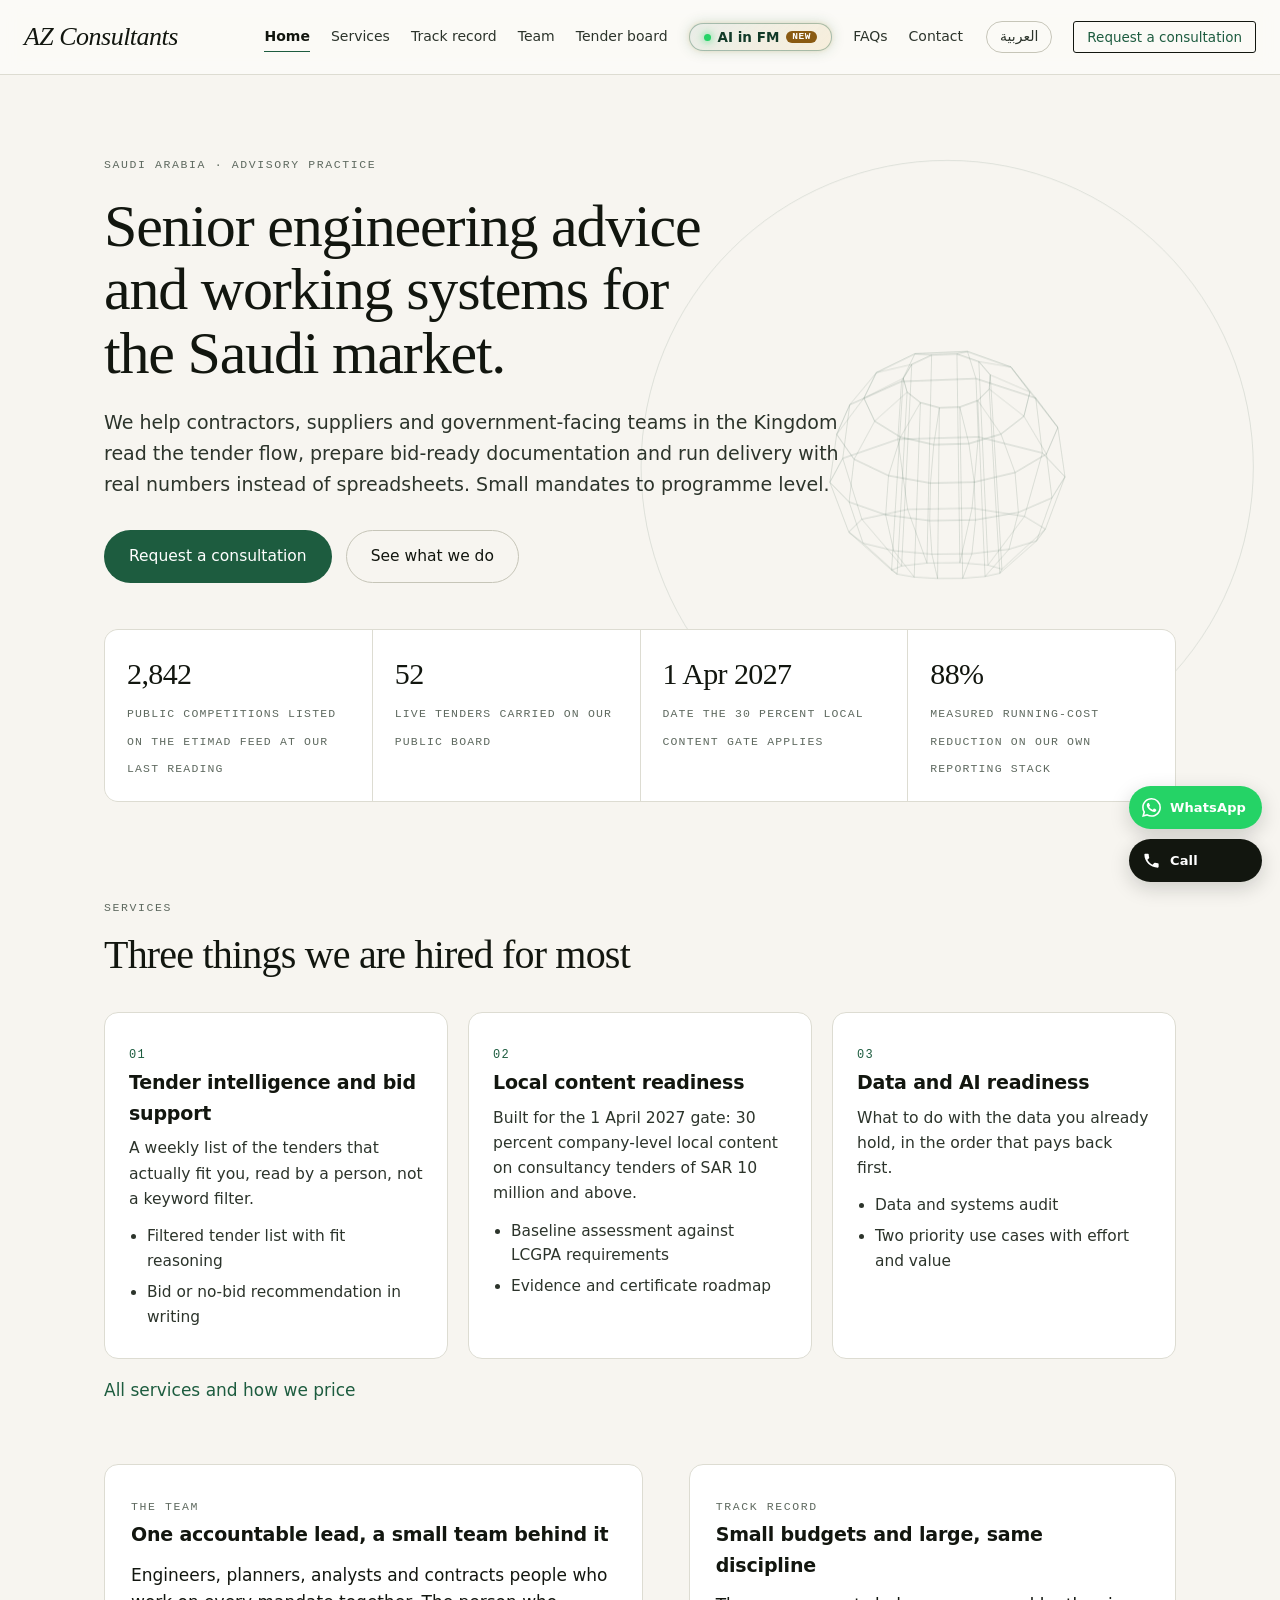
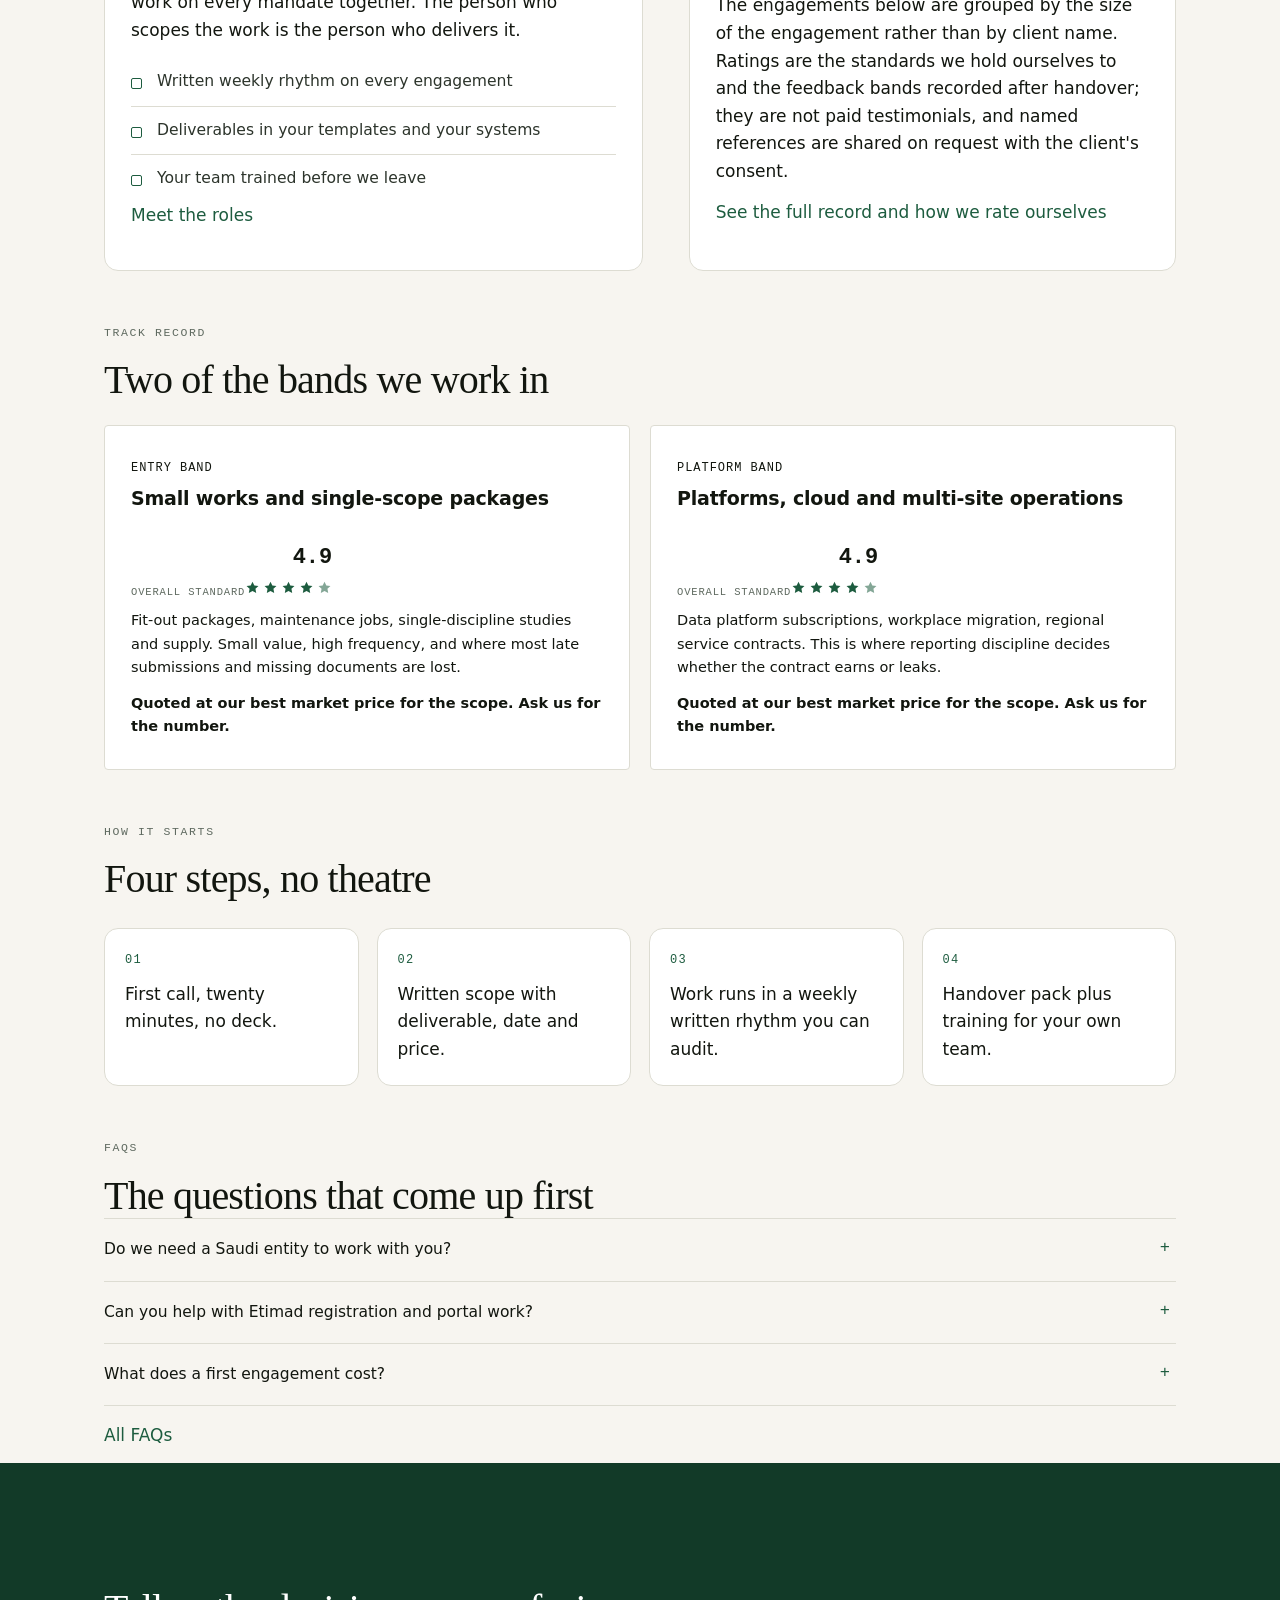
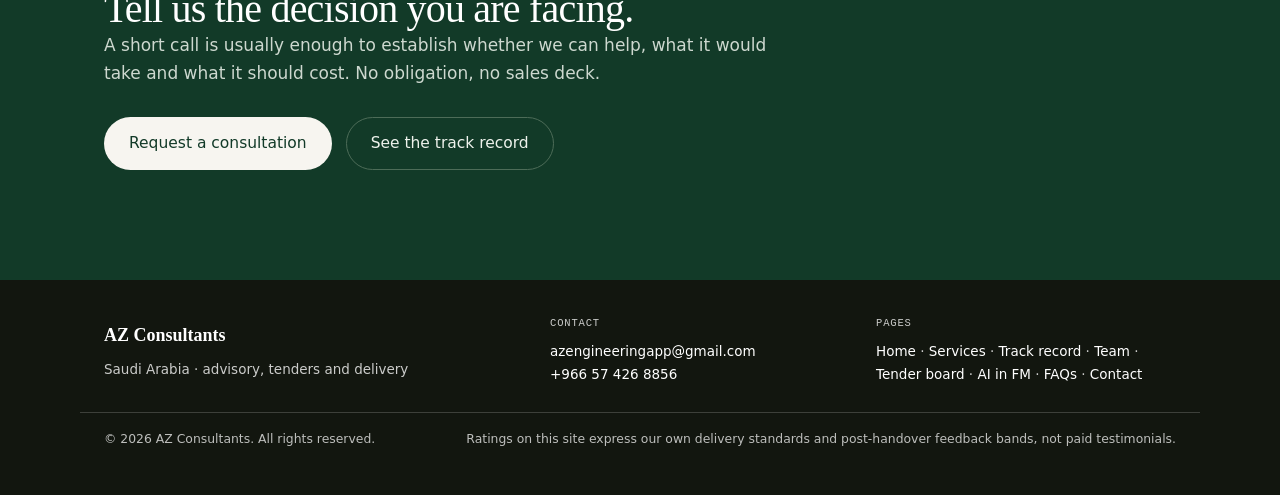
==== index.html @ 47328fb8 "feat(inquiry): add executive lead scoping questionnaire with XL fonts, animated tick, and edge Teleg" ====
<!DOCTYPE html>
<html lang="en">
<head>
<meta charset="utf-8">
<meta name="viewport" content="width=device-width, initial-scale=1">
<title>AZ Consultants | Saudi Arabia - advisory, tenders and delivery</title>
<meta name="description" content="We help contractors, suppliers and government-facing teams in the Kingdom read the tender flow, prepare bid-ready documentation and run delivery with real numbers instead of spreadsheets.">
<link rel="icon" href="favicon.svg">
<link rel="stylesheet" href="style.css">
<link rel="stylesheet" href="extra.css">
<link rel="alternate" hreflang="en" href="index.html">
<link rel="alternate" hreflang="ar" href="ar.html">
<link rel="alternate" hreflang="x-default" href="index.html">
</head>
<body>
<header class="site-head"><div class="wrap head-in"><a class="brand" href="index.html"><span class="brand-mark">AZ Consultants</span><span class="brand-rule" aria-hidden="true"></span><span class="brand-sub">Riyadh &middot; Saudi Arabia</span></a><nav class="nav" id="primary-nav"><a href="index.html" class="on">Home</a><a href="services.html">Services</a><a href="track-record.html">Track record</a><a href="team.html">Team</a><a href="tenders.html">Tender board</a><a href="ai-fm.html" class="nav-ai-fm"><span class="pulse-dot"></span>AI in FM <span class="ai-badge">NEW</span></a><a href="faqs.html">FAQs</a><a href="contact.html">Contact</a><a class="langsw" href="ar.html" hreflang="ar" lang="ar">العربية</a><a class="cta" href="inquiry.html">Request a consultation</a></nav><button class="nav-toggle" type="button" aria-label="Menu" aria-expanded="false" aria-controls="primary-nav"><span class="nt-bar" aria-hidden="true"></span><span class="nt-bar" aria-hidden="true"></span><span class="nt-bar" aria-hidden="true"></span></button></div></header>
<main>
<section class="hero"><canvas id="hero-canvas" aria-hidden="true"></canvas><div class="wrap"><span class="label">Saudi Arabia &middot; advisory practice</span><h1>Senior engineering advice and working systems for the Saudi market.</h1><p class="lead">We help contractors, suppliers and government-facing teams in the Kingdom read the tender flow, prepare bid-ready documentation and run delivery with real numbers instead of spreadsheets. Small mandates to programme level.</p><div class="hero-actions"><a class="btn btn-primary" href="inquiry.html">Request a consultation</a><a class="btn btn-ghost" href="services.html">See what we do</a></div><div class="factbar four"><div><b>2,842</b><span>Public competitions listed on the Etimad feed at our last reading</span></div><div><b>52</b><span>Live tenders carried on our public board</span></div><div><b>1 Apr 2027</b><span>Date the 30 percent local content gate applies</span></div><div><b>88%</b><span>Measured running-cost reduction on our own reporting stack</span></div></div></div></section><section class="wrap" style="padding-top:34px"><div class="section-head"><span class="label">Services</span><h2>Three things we are hired for most</h2></div><div class="lanes"><div class="lane"><span class="num">01</span><h3>Tender intelligence and bid support</h3><p>A weekly list of the tenders that actually fit you, read by a person, not a keyword filter.</p><ul><li>Filtered tender list with fit reasoning</li><li>Bid or no-bid recommendation in writing</li></ul></div><div class="lane"><span class="num">02</span><h3>Local content readiness</h3><p>Built for the 1 April 2027 gate: 30 percent company-level local content on consultancy tenders of SAR 10 million and above.</p><ul><li>Baseline assessment against LCGPA requirements</li><li>Evidence and certificate roadmap</li></ul></div><div class="lane"><span class="num">03</span><h3>Data and AI readiness</h3><p>What to do with the data you already hold, in the order that pays back first.</p><ul><li>Data and systems audit</li><li>Two priority use cases with effort and value</li></ul></div></div><p style="margin-top:18px"><a href="services.html">All services and how we price</a></p></section><section class="wrap" style="padding-top:46px"><div class="split"><div class="panel"><span class="label">The team</span><h3>One accountable lead, a small team behind it</h3><p>Engineers, planners, analysts and contracts people who work on every mandate together. The person who scopes the work is the person who delivers it.</p><ul class="checklist"><li>Written weekly rhythm on every engagement</li><li>Deliverables in your templates and your systems</li><li>Your team trained before we leave</li></ul><p><a href="team.html">Meet the roles</a></p></div><div class="panel"><span class="label">Track record</span><h3>Small budgets and large, same discipline</h3><p>The engagements below are grouped by the size of the engagement rather than by client name. Ratings are the standards we hold ourselves to and the feedback bands recorded after handover; they are not paid testimonials, and named references are shared on request with the client's consent.</p><p><a href="track-record.html">See the full record and how we rate ourselves</a></p></div></div></section><section class="wrap" style="padding-top:46px"><div class="section-head"><span class="label">Track record</span><h2>Two of the bands we work in</h2></div><div class="cards" style="margin-top:22px"><div class="band"><div class="band-top"><div><span class="band-value">Entry band</span><h3>Small works and single-scope packages</h3></div><div class="overall"><b>4.9</b><em>overall standard</em><span class="stars" role="img" aria-label="4.9 out of 5"><svg viewBox="0 0 24 24" aria-hidden="true"><path d="M12 2.6l2.9 6 6.6.9-4.8 4.6 1.2 6.5L12 17.5 6.1 20.6l1.2-6.5L2.5 9.5l6.6-.9L12 2.6z" class="on"/></svg><svg viewBox="0 0 24 24" aria-hidden="true"><path d="M12 2.6l2.9 6 6.6.9-4.8 4.6 1.2 6.5L12 17.5 6.1 20.6l1.2-6.5L2.5 9.5l6.6-.9L12 2.6z" class="on"/></svg><svg viewBox="0 0 24 24" aria-hidden="true"><path d="M12 2.6l2.9 6 6.6.9-4.8 4.6 1.2 6.5L12 17.5 6.1 20.6l1.2-6.5L2.5 9.5l6.6-.9L12 2.6z" class="on"/></svg><svg viewBox="0 0 24 24" aria-hidden="true"><path d="M12 2.6l2.9 6 6.6.9-4.8 4.6 1.2 6.5L12 17.5 6.1 20.6l1.2-6.5L2.5 9.5l6.6-.9L12 2.6z" class="on"/></svg><svg viewBox="0 0 24 24" aria-hidden="true"><path d="M12 2.6l2.9 6 6.6.9-4.8 4.6 1.2 6.5L12 17.5 6.1 20.6l1.2-6.5L2.5 9.5l6.6-.9L12 2.6z" class="half"/></svg></span></div></div><p>Fit-out packages, maintenance jobs, single-discipline studies and supply. Small value, high frequency, and where most late submissions and missing documents are lost.</p><p class="muted price-lure">Quoted at our best market price for the scope. Ask us for the number.</p></div><div class="band"><div class="band-top"><div><span class="band-value">Platform band</span><h3>Platforms, cloud and multi-site operations</h3></div><div class="overall"><b>4.9</b><em>overall standard</em><span class="stars" role="img" aria-label="4.9 out of 5"><svg viewBox="0 0 24 24" aria-hidden="true"><path d="M12 2.6l2.9 6 6.6.9-4.8 4.6 1.2 6.5L12 17.5 6.1 20.6l1.2-6.5L2.5 9.5l6.6-.9L12 2.6z" class="on"/></svg><svg viewBox="0 0 24 24" aria-hidden="true"><path d="M12 2.6l2.9 6 6.6.9-4.8 4.6 1.2 6.5L12 17.5 6.1 20.6l1.2-6.5L2.5 9.5l6.6-.9L12 2.6z" class="on"/></svg><svg viewBox="0 0 24 24" aria-hidden="true"><path d="M12 2.6l2.9 6 6.6.9-4.8 4.6 1.2 6.5L12 17.5 6.1 20.6l1.2-6.5L2.5 9.5l6.6-.9L12 2.6z" class="on"/></svg><svg viewBox="0 0 24 24" aria-hidden="true"><path d="M12 2.6l2.9 6 6.6.9-4.8 4.6 1.2 6.5L12 17.5 6.1 20.6l1.2-6.5L2.5 9.5l6.6-.9L12 2.6z" class="on"/></svg><svg viewBox="0 0 24 24" aria-hidden="true"><path d="M12 2.6l2.9 6 6.6.9-4.8 4.6 1.2 6.5L12 17.5 6.1 20.6l1.2-6.5L2.5 9.5l6.6-.9L12 2.6z" class="half"/></svg></span></div></div><p>Data platform subscriptions, workplace migration, regional service contracts. This is where reporting discipline decides whether the contract earns or leaks.</p><p class="muted price-lure">Quoted at our best market price for the scope. Ask us for the number.</p></div></div></section><section class="wrap" style="padding-top:46px"><div class="section-head"><span class="label">How it starts</span><h2>Four steps, no theatre</h2></div><ol class="steps"><li>First call, twenty minutes, no deck.</li><li>Written scope with deliverable, date and price.</li><li>Work runs in a weekly written rhythm you can audit.</li><li>Handover pack plus training for your own team.</li></ol></section><section class="wrap" style="padding-top:46px"><div class="section-head"><span class="label">FAQs</span><h2>The questions that come up first</h2></div><div class="faq"><details><summary>Do we need a Saudi entity to work with you?</summary><p>No. Advisory mandates can start immediately under a services agreement. For work that must be awarded to a licensed local entity, we deliver through a registered Saudi partner and stay accountable for the technical scope.</p></details><details><summary>Can you help with Etimad registration and portal work?</summary><p>Yes. We prepare the supplier file, check the activity classification, and handle the document side of submissions. The portal account itself stays in your name.</p></details><details><summary>What does a first engagement cost?</summary><p>We do not publish a rate card, because the same deliverable costs differently in different scopes, so we quote every mandate at our best market price for that work. Ask us for the number and it reaches you in writing, usually within one working day. Every proposal states the deliverable, the date and the price before work starts.</p></details></div><p style="margin-top:16px"><a href="faqs.html">All FAQs</a></p></section>
</main>
<section class="cta-band"><div class="wrap"><h2>Tell us the decision you are facing.</h2><p>A short call is usually enough to establish whether we can help, what it would take and what it should cost. No obligation, no sales deck.</p><div class="hero-actions"><a class="btn btn-primary" href="inquiry.html">Request a consultation</a><a class="btn btn-ghost" href="track-record.html">See the track record</a></div></div></section>
<footer class="site-foot"><div class="wrap foot-in"><div><b>AZ Consultants</b><p>Saudi Arabia &middot; advisory, tenders and delivery</p></div><div><em>Contact</em><p><a href="mailto:azengineeringapp@gmail.com">azengineeringapp@gmail.com</a><br><a href="tel:+966574268856">+966 57 426 8856</a></p></div><div><em>Pages</em><p><a href="index.html">Home</a> &middot; <a href="services.html">Services</a> &middot; <a href="track-record.html">Track record</a> &middot; <a href="team.html">Team</a> &middot; <a href="tenders.html">Tender board</a> &middot; <a href="ai-fm.html">AI in FM</a> &middot; <a href="faqs.html">FAQs</a> &middot; <a href="contact.html">Contact</a></p></div></div><div class="wrap foot-base"><span>&copy; 2026 AZ Consultants. All rights reserved. </span><span>Ratings on this site express our own delivery standards and post-handover feedback bands, not paid testimonials.</span></div></footer>
<div class="float-stack" role="group" aria-label="Quick contact"><a class="float-btn wa" href="https://wa.me/966574268856?text=Hello%2C%20I%20would%20like%20to%20discuss%20advisory%20support%20in%20Saudi%20Arabia." target="_blank" rel="noopener" aria-label="Chat on WhatsApp"><svg viewBox="0 0 24 24" aria-hidden="true" focusable="false"><path d="M17.472 14.382c-.297-.149-1.758-.867-2.03-.967-.273-.099-.471-.148-.67.15-.197.297-.767.966-.94 1.164-.173.199-.347.223-.644.075-.297-.15-1.255-.463-2.39-1.475-.883-.788-1.48-1.761-1.653-2.059-.173-.297-.018-.458.13-.606.134-.133.298-.347.446-.52.149-.174.198-.298.298-.497.099-.198.05-.371-.025-.52-.075-.149-.669-1.612-.916-2.207-.242-.579-.487-.5-.669-.51-.173-.008-.371-.01-.57-.01-.198 0-.52.074-.792.372-.272.297-1.04 1.016-1.04 2.479 0 1.462 1.065 2.875 1.213 3.074.149.198 2.096 3.2 5.077 4.487.709.306 1.262.489 1.694.625.712.227 1.36.195 1.871.118.571-.085 1.758-.719 2.006-1.413.248-.694.248-1.289.173-1.413-.074-.124-.272-.198-.57-.347m-5.421 7.403h-.004a9.87 9.87 0 01-5.031-1.378l-.361-.214-3.741.982.998-3.648-.235-.374a9.86 9.86 0 01-1.51-5.26c.001-5.45 4.436-9.884 9.888-9.884 2.64 0 5.122 1.03 6.988 2.898a9.825 9.825 0 012.893 6.994c-.003 5.45-4.437 9.884-9.885 9.884m8.413-18.297A11.815 11.815 0 0012.05 0C5.495 0 .16 5.335.157 11.892c0 2.096.547 4.142 1.588 5.945L.057 24l6.305-1.654a11.882 11.882 0 005.683 1.448h.005c6.554 0 11.89-5.335 11.893-11.893a11.821 11.821 0 00-3.48-8.413Z"/></svg><span class="float-lab">WhatsApp</span></a><a class="float-btn tel" href="tel:+966574268856" aria-label="Call +966 57 426 8856"><svg viewBox="0 0 24 24" aria-hidden="true" focusable="false"><path d="M6.62 10.79c1.44 2.83 3.76 5.14 6.59 6.59l2.2-2.2a1 1 0 0 1 1.02-.24c1.12.37 2.33.57 3.57.57a1 1 0 0 1 1 1V20a1 1 0 0 1-1 1C10.4 21 3 13.6 3 4.5a1 1 0 0 1 1-1h3.5a1 1 0 0 1 1 1c0 1.24.2 2.45.57 3.57a1 1 0 0 1-.25 1.02l-2.2 2.2Z"/></svg><span class="float-lab">Call</span></a></div><script src="hero3d.js" defer></script>
<script src="app.js"></script>
</body>
</html>
---- style.css ----
@font-face {
  font-family: 'DM Sans';
  src: url('fonts/dmsans.woff2') format('woff2');
  font-weight: 400 700;
  font-display: swap;
}
@font-face {
  font-family: 'DM Mono';
  src: url('fonts/dmmono-400.woff2') format('woff2');
  font-weight: 400;
  font-display: swap;
}
@font-face {
  font-family: 'DM Mono';
  src: url('fonts/dmmono-500.woff2') format('woff2');
  font-weight: 500;
  font-display: swap;
}
@font-face {
  font-family: 'Instrument Serif';
  src: url('fonts/iserif-400.woff2') format('woff2');
  font-weight: 400;
  font-style: normal;
  font-display: swap;
}
@font-face {
  font-family: 'Instrument Serif';
  src: url('fonts/iserif-italic.woff2') format('woff2');
  font-weight: 400;
  font-style: italic;
  font-display: swap;
}

:root {
  --sans: 'DM Sans', system-ui, -apple-system, 'Segoe UI', Arial, sans-serif;
  --mono: 'DM Mono', ui-monospace, 'SFMono-Regular', Menlo, monospace;
  --serif: 'Instrument Serif', Georgia, 'Times New Roman', serif;
  --paper: #f7f5f0;
  --card: #ffffff;
  --ink: #12160f;
  --ink-soft: #2c342b;
  --muted: #5f6a60;
  --line: #dddcd2;
  --line-strong: #c6c5b8;
  --green: #1d5c3f;
  --green-dark: #123a28;
  --green-tint: #eaf1ec;
  --amber: #8a5a12;
  --amber-tint: #f6efe0;
  --red: #8f2b23;
  --red-tint: #f6eae8;
  --radius: 14px;
  --wrap: 1120px;
}

* { box-sizing: border-box; }

html { -webkit-text-size-adjust: 100%; }

body {
  margin: 0;
  background: var(--paper);
  color: var(--ink);
  font-family: var(--sans);
  font-size: 17px;
  line-height: 1.62;
  overflow-x: hidden;
}

img { max-width: 100%; height: auto; }

a { color: var(--green); text-decoration: none; }
a:hover { color: var(--green-dark); }

.wrap { width: 100%; max-width: var(--wrap); margin: 0 auto; padding: 0 24px; }

.label {
  font-family: var(--mono);
  font-size: 11.5px;
  font-weight: 500;
  letter-spacing: .14em;
  text-transform: uppercase;
  color: var(--muted);
}

.ar { font-family: var(--sans); direction: rtl; unicode-bidi: isolate; }

/* ---------- header ---------- */
.site-head {
  position: sticky;
  top: 0;
  z-index: 40;
  background: rgba(251, 250, 247, .95);
  -webkit-backdrop-filter: saturate(160%) blur(10px);
  backdrop-filter: saturate(160%) blur(10px);
  border-bottom: 1px solid var(--line);
}
.head-in {
  display: flex;
  align-items: center;
  justify-content: space-between;
  gap: 26px;
  min-height: 74px;
  max-width: 1320px;
}
.brand { display: inline-flex; align-items: center; gap: 13px; white-space: nowrap; flex: 0 0 auto; }
.brand-mark {
  font-family: var(--serif);
  font-style: italic;
  font-size: 26px;
  line-height: 1;
  letter-spacing: -.02em;
  color: var(--ink);
}
.brand-rule { display: block; width: 1px; height: 20px; background: var(--line-strong); flex: 0 0 auto; }
.brand-sub { font-family: var(--mono); font-size: 10.5px; letter-spacing: .14em; text-transform: uppercase; color: var(--muted); white-space: nowrap; }
.nav { display: flex; align-items: center; gap: 21px; flex: 0 0 auto; }
.nav a { font-size: 14px; line-height: 1.1; color: var(--ink-soft); white-space: nowrap; position: relative; }
.nav a:hover { color: var(--green); }
.nav > a.on { color: var(--ink); }
.nav > a.on::after {
  content: "";
  position: absolute;
  left: 0;
  right: 0;
  bottom: -7px;
  height: 1px;
  background: var(--green);
}
.nav .langsw { margin-inline-start: 2px; border-color: var(--line-strong); }
.nav .langsw:hover { border-color: var(--ink); }
.nav .cta {
  border: 1px solid var(--green);
  color: var(--green);
  padding: 10px 18px;
  border-radius: 999px;
  font-size: 13.5px;
  white-space: nowrap;
}
.nav .cta:hover { background: var(--green); color: #fff; }
.nav-toggle {
  display: none;
  background: none;
  border: 1px solid var(--line-strong);
  border-radius: 9px;
  padding: 11px 11px;
  cursor: pointer;
  flex-direction: column;
  gap: 4px;
}
.nt-bar { display: block; width: 18px; height: 1.5px; background: var(--ink-soft); transition: transform .18s ease, opacity .18s ease; }
.nav-toggle[aria-expanded="true"] .nt-bar:nth-child(1) { transform: translateY(5.5px) rotate(45deg); }
.nav-toggle[aria-expanded="true"] .nt-bar:nth-child(2) { opacity: 0; }
.nav-toggle[aria-expanded="true"] .nt-bar:nth-child(3) { transform: translateY(-5.5px) rotate(-45deg); }

/* ---------- hero ---------- */
.hero { padding: 74px 0 56px; }
.hero h1 {
  font-family: var(--serif);
  font-weight: 400;
  font-size: clamp(37px, 5.4vw, 60px);
  line-height: 1.06;
  letter-spacing: -.02em;
  margin: 18px 0 0;
  max-width: 21ch;
}
.hero h1 em { font-style: italic; color: var(--green); }
.hero .lead {
  font-size: 19px;
  color: var(--ink-soft);
  max-width: 62ch;
  margin: 22px 0 0;
}
.hero-actions { display: flex; flex-wrap: wrap; gap: 14px; margin-top: 30px; }
.btn {
  display: inline-block;
  padding: 13px 24px;
  border-radius: 999px;
  font-size: 15.5px;
  border: 1px solid transparent;
  cursor: pointer;
}
.btn-primary { background: var(--green); color: #fff; }
.btn-primary:hover { background: var(--green-dark); color: #fff; }
.btn-ghost { border-color: var(--line-strong); color: var(--ink); background: transparent; }
.btn-ghost:hover { border-color: var(--green); color: var(--green); }

.factbar {
  display: grid;
  grid-template-columns: repeat(3, minmax(0, 1fr));
  gap: 1px;
  background: var(--line);
  border: 1px solid var(--line);
  border-radius: var(--radius);
  overflow: hidden;
  margin-top: 46px;
}
.factbar div { background: var(--card); padding: 20px 22px; }
.factbar b { display: block; font-family: var(--serif); font-size: 30px; font-weight: 400; letter-spacing: -.02em; }
.factbar span { font-family: var(--mono); font-size: 11.5px; letter-spacing: .1em; text-transform: uppercase; color: var(--muted); }

/* ---------- sections ---------- */
section { padding: 56px 0; }
.section-head { max-width: 64ch; }
h2 {
  font-family: var(--serif);
  font-weight: 400;
  font-size: clamp(28px, 3.6vw, 40px);
  line-height: 1.12;
  letter-spacing: -.02em;
  margin: 14px 0 0;
}
h3 { font-size: 19px; margin: 0 0 8px; letter-spacing: -.01em; }
p { margin: 0 0 14px; }
.muted { color: var(--muted); }

.rule { height: 1px; background: var(--line); border: 0; margin: 0; }

.lanes { display: grid; grid-template-columns: repeat(3, minmax(0, 1fr)); gap: 20px; margin-top: 34px; }
.lane {
  background: var(--card);
  border: 1px solid var(--line);
  border-radius: var(--radius);
  padding: 26px 24px 22px;
}
.lane .num { font-family: var(--mono); font-size: 12px; color: var(--green); letter-spacing: .1em; }
.lane p { color: var(--ink-soft); font-size: 15.6px; margin-bottom: 0; }
.lane ul { margin: 12px 0 0; padding-left: 18px; color: var(--ink-soft); font-size: 15.4px; }
.lane li { margin-bottom: 6px; }

/* ---------- table ---------- */
.table-scroll { overflow-x: auto; margin-top: 30px; border: 1px solid var(--line); border-radius: var(--radius); background: var(--card); }
table { border-collapse: collapse; width: 100%; min-width: 620px; }
th, td { text-align: left; padding: 15px 20px; border-bottom: 1px solid var(--line); vertical-align: top; }
th { font-family: var(--mono); font-size: 11.5px; letter-spacing: .1em; text-transform: uppercase; color: var(--muted); font-weight: 500; }
tbody tr:last-child td { border-bottom: 0; }
td.price { font-family: var(--mono); font-size: 14px; white-space: nowrap; color: var(--ink); }
td .small { display: block; color: var(--muted); font-size: 14px; }

.split { display: grid; grid-template-columns: 1.05fr .95fr; gap: 46px; align-items: start; }
.panel {
  background: var(--card);
  border: 1px solid var(--line);
  border-radius: var(--radius);
  padding: 26px;
}
.panel h3 { margin-bottom: 12px; }
.checklist { list-style: none; margin: 0; padding: 0; }
.checklist li { padding: 11px 0 11px 26px; border-bottom: 1px solid var(--line); position: relative; color: var(--ink-soft); font-size: 15.6px; }
.checklist li:last-child { border-bottom: 0; }
.checklist li::before {
  content: "";
  position: absolute;
  left: 0;
  top: 20px;
  width: 9px;
  height: 9px;
  border: 1px solid var(--green);
  border-radius: 2px;
}

.steps { counter-reset: step; list-style: none; margin: 26px 0 0; padding: 0; display: grid; grid-template-columns: repeat(4, minmax(0, 1fr)); gap: 18px; }
.steps li { counter-increment: step; background: var(--card); border: 1px solid var(--line); border-radius: var(--radius); padding: 22px 20px; }
.steps li::before {
  content: counter(step, decimal-leading-zero);
  font-family: var(--mono);
  font-size: 12px;
  color: var(--green);
  letter-spacing: .1em;
  display: block;
  margin-bottom: 10px;
}
.steps li p { font-size: 15.2px; color: var(--ink-soft); margin: 0; }

/* ---------- tender board ---------- */
.board-head { padding: 54px 0 26px; }
.board-meta {
  display: flex;
  flex-wrap: wrap;
  gap: 10px 26px;
  margin-top: 18px;
  font-family: var(--mono);
  font-size: 12px;
  color: var(--muted);
  letter-spacing: .04em;
}
.filters { display: flex; flex-wrap: wrap; gap: 8px; margin: 26px 0 6px; }
.chip {
  border: 1px solid var(--line-strong);
  background: var(--card);
  border-radius: 999px;
  padding: 7px 15px;
  font-size: 13.5px;
  font-family: var(--sans);
  color: var(--ink-soft);
  cursor: pointer;
}
.chip:hover { border-color: var(--green); color: var(--green); }
.chip[aria-pressed="true"] { background: var(--green); border-color: var(--green); color: #fff; }

.cards { display: grid; grid-template-columns: repeat(2, minmax(0, 1fr)); gap: 20px; margin-top: 22px; }
.board-sec { scroll-margin-top: 96px; }
.board-sec + .board-sec { margin-top: 46px; padding-top: 32px; border-top: 1px solid var(--line); }
.board-sec-head { max-width: 78ch; }
.board-sec-head h2 { font-size: 21.5px; margin: 0 0 6px; }
.board-sec-head p { font-size: 15.2px; margin: 0; }
.sec-n { font-family: var(--mono); font-size: 11.5px; font-weight: 400; letter-spacing: .08em; text-transform: uppercase; color: var(--muted); margin-left: 10px; white-space: nowrap; }
.card {
  background: var(--card);
  border: 1px solid var(--line);
  border-radius: var(--radius);
  padding: 24px;
  display: flex;
  flex-direction: column;
}
.card-featured { border-color: var(--green); }
.card-top { display: flex; align-items: center; gap: 10px; flex-wrap: wrap; margin-bottom: 12px; }
.badge {
  font-family: var(--mono);
  font-size: 11px;
  letter-spacing: .08em;
  text-transform: uppercase;
  padding: 4px 10px;
  border-radius: 999px;
  border: 1px solid var(--line-strong);
  color: var(--muted);
}
.badge-open { border-color: var(--green); color: var(--green); background: var(--green-tint); }
.badge-soon { border-color: var(--amber); color: var(--amber); background: var(--amber-tint); }
.badge-expired { border-color: var(--red); color: var(--red); background: var(--red-tint); }
.badge-feat { border-color: var(--green); color: var(--green-dark); background: var(--green-tint); }
.card h3 { font-size: 18.5px; line-height: 1.32; margin-bottom: 4px; }
.card .title-ar { font-size: 15px; color: var(--muted); margin: 0 0 14px; }
.card .meta { display: grid; grid-template-columns: repeat(2, minmax(0, 1fr)); gap: 10px 18px; margin: 0 0 16px; }
.card .meta div { min-width: 0; }
.card .meta dt { font-family: var(--mono); font-size: 10.5px; letter-spacing: .1em; text-transform: uppercase; color: var(--muted); margin-bottom: 3px; }
.card .meta dd { margin: 0; font-size: 14.6px; color: var(--ink-soft); overflow-wrap: anywhere; }
.card .scope { font-size: 14.8px; color: var(--ink-soft); border-left: 2px solid var(--green-tint); padding-left: 12px; margin: 0 0 16px; }
.card .foot { margin-top: auto; display: flex; align-items: center; justify-content: space-between; gap: 12px; flex-wrap: wrap; padding-top: 14px; border-top: 1px solid var(--line); }
.card .foot .arrow { font-family: var(--mono); font-size: 12.5px; }
.card .ref { font-family: var(--mono); font-size: 12px; color: var(--muted); }
.notice {
  background: var(--amber-tint);
  border: 1px solid #e4d4ae;
  border-radius: var(--radius);
  padding: 18px 22px;
  font-size: 15.2px;
  color: #4a3a14;
  margin-top: 26px;
}

/* ---------- cta + footer ---------- */
.cta-band { background: var(--green-dark); color: #eef2ec; }
.cta-band .wrap { padding-top: 54px; padding-bottom: 54px; }
.cta-band h2 { color: #fff; }
.cta-band p { color: #cdd8cf; max-width: 62ch; }
.cta-band .btn-primary { background: #f7f5f0; color: var(--green-dark); }
.cta-band .btn-primary:hover { background: #fff; color: var(--green-dark); }
.cta-band .btn-ghost { border-color: #4d6c58; color: #eef2ec; }
.cta-band .btn-ghost:hover { border-color: #fff; color: #fff; }
.contact-line { font-family: var(--mono); font-size: 13px; letter-spacing: .04em; color: #a9bcae; margin-top: 22px; }
.contact-line a { color: #eef2ec; }

.site-foot { padding: 34px 0 46px; border-top: 1px solid var(--line); }
.site-foot .wrap { display: flex; flex-wrap: wrap; gap: 14px 28px; align-items: center; justify-content: space-between; }
.site-foot p { margin: 0; font-size: 14px; color: var(--muted); }
.site-foot .fbrand { font-family: var(--serif); font-style: italic; font-size: 18px; color: var(--ink); }

@media (max-width: 1300px) {
  .brand-sub, .brand-rule { display: none; }
}
@media (max-width: 1150px) {
  .nav-toggle { display: flex; }
  .nav {
    display: none;
    position: absolute;
    left: 0;
    right: 0;
    top: 100%;
    background: #fbfaf7;
    border-bottom: 1px solid var(--line);
    box-shadow: 0 18px 30px -22px rgba(20, 22, 20, .45);
    flex-direction: column;
    align-items: flex-start;
    gap: 4px;
    padding: 14px 24px 20px;
  }
  .nav.open { display: flex; }
  .nav a { padding: 8px 0; width: 100%; }
  .nav .langsw { width: auto; align-self: flex-start; padding: 8px 16px; margin-top: 4px; }
  .nav > a.on::after { display: none; }
  .nav .cta { margin-top: 8px; padding: 10px 18px; }
  .site-head .head-in { position: relative; }
}
@media (max-width: 1060px) {
  .lanes, .cards, .steps, .split { grid-template-columns: minmax(0, 1fr); }
  .factbar { grid-template-columns: minmax(0, 1fr); }
}
@media (max-width: 560px) {
  body { font-size: 16px; }
  .hero { padding: 48px 0 40px; }
  .card .meta { grid-template-columns: minmax(0, 1fr); }
  section { padding: 44px 0; }
}
---- extra.css ----
/* Extension layer: star ratings, floating contact stack, FAQ accordion,
   enquiry forms, team grid, budget-band track record, notice blocks. */

.stars { display: inline-flex; gap: 3px; align-items: center; }
.stars svg { width: 15px; height: 15px; display: block; }
.stars .on { fill: var(--green); }
.stars .half { fill: var(--green); opacity: .55; }
.stars .off { fill: none; stroke: var(--line-2); stroke-width: 1.4; }
.rating-row { display: flex; justify-content: space-between; align-items: center; gap: 12px; padding: 9px 0; border-bottom: 1px dashed var(--line); }
.rating-row:last-child { border-bottom: 0; }
.rating-row span { font-family: var(--mono); font-size: 11.5px; letter-spacing: .06em; text-transform: uppercase; color: var(--muted); }

.band { border: 1px solid var(--line); background: var(--card); border-radius: 4px; padding: 26px 26px 18px; }
.band-top { display: flex; justify-content: space-between; align-items: flex-start; gap: 16px; flex-wrap: wrap; margin-bottom: 6px; }
.band-value { font-family: var(--mono); font-size: 12px; letter-spacing: .08em; text-transform: uppercase; color: var(--green-dk); }
.band h3 { font-size: 19px; margin: 4px 0 10px; }
.band p { font-size: 14.5px; color: var(--ink-2); margin: 0 0 12px; }
.band .overall { text-align: right; }
.band .overall b { display: block; font-family: var(--mono); font-size: 22px; color: var(--ink); }
.band .overall em { font-style: normal; font-family: var(--mono); font-size: 10.5px; letter-spacing: .08em; text-transform: uppercase; color: var(--muted); }
.band ul { margin: 0 0 14px 18px; padding: 0; }
.band li { font-size: 14px; color: var(--ink-2); margin-bottom: 5px; }

.notice { border-left: 3px solid var(--green); background: var(--green-soft); padding: 16px 18px; border-radius: 0 4px 4px 0; }
.notice p { margin: 0; font-size: 13.8px; color: var(--ink-2); }
.notice strong { color: var(--ink); }

.faq { border-top: 1px solid var(--line); }
.faq details { border-bottom: 1px solid var(--line); }
.faq summary { cursor: pointer; list-style: none; padding: 18px 34px 18px 0; position: relative; font-size: 15.5px; font-weight: 500; color: var(--ink); }
.faq summary::-webkit-details-marker { display: none; }
.faq summary::after { content: "+"; position: absolute; right: 6px; top: 15px; font-family: var(--mono); font-size: 17px; color: var(--green); }
.faq details[open] summary::after { content: "-"; }
.faq details p { margin: 0 0 20px; font-size: 14.5px; color: var(--ink-2); max-width: 78ch; }

.form-grid { display: grid; grid-template-columns: 1fr 1fr; gap: 14px; }
.form-grid .full { grid-column: 1 / -1; }
.field { display: flex; flex-direction: column; gap: 6px; }
.field label { font-family: var(--mono); font-size: 10.5px; letter-spacing: .08em; text-transform: uppercase; color: var(--muted); }
.field input, .field select, .field textarea { font-family: var(--sans); font-size: 14.5px; color: var(--ink); background: #fff; border: 1px solid var(--line-2); border-radius: 3px; padding: 11px 12px; width: 100%; max-width: 100%; min-width: 0; }
.field textarea { min-height: 120px; resize: vertical; }
.field input:focus, .field select:focus, .field textarea:focus { outline: 2px solid var(--green); outline-offset: 1px; border-color: var(--green); }
/* honeypot field. Never use left:-9999px here: in a dir=rtl document any
   negative-inline overflow becomes scrollable, which made the Arabic page
   10389px wide and forced a pinch-out on phones. Hidden with clip instead. */
.hp { position: absolute; width: 1px; height: 1px; padding: 0; margin: -1px; border: 0; overflow: hidden; clip: rect(0 0 0 0); clip-path: inset(50%); white-space: nowrap; opacity: 0; pointer-events: none; }

.team-grid { display: grid; grid-template-columns: repeat(auto-fit, minmax(230px, 1fr)); gap: 16px; }
.role { border: 1px solid var(--line); background: var(--card); border-radius: 4px; padding: 22px; }
.role h3 { font-size: 16.5px; margin: 0 0 8px; }
.role p { font-size: 14px; color: var(--ink-2); margin: 0; }
.role .tag { display: inline-block; font-family: var(--mono); font-size: 10.5px; letter-spacing: .07em; text-transform: uppercase; color: var(--green-dk); background: var(--green-soft); padding: 4px 8px; border-radius: 2px; margin-bottom: 12px; }

.float-stack { position: fixed; right: 18px; bottom: 18px; display: flex; flex-direction: column; gap: 10px; z-index: 60; }
.float-btn { display: flex; align-items: center; gap: 9px; text-decoration: none; background: var(--ink); color: #fff; border-radius: 999px; padding: 11px 16px 11px 13px; font-size: 13.5px; font-weight: 500; box-shadow: 0 6px 20px rgba(18, 22, 15, .18); }
.float-btn:hover { background: var(--green-dk); }
.float-btn svg { width: 17px; height: 17px; fill: currentColor; flex: none; }
.float-btn span { white-space: nowrap; }
@media (max-width: 720px) {
  .float-btn span { display: none; }
  .float-btn { padding: 13px; }
  .form-grid { grid-template-columns: minmax(0, 1fr); }
}

.form-note { font-size: 12.8px; color: var(--muted); margin: 12px 0 0; }
.thanks { max-width: 640px; margin: 0 auto; text-align: center; padding: 90px 0; }
.thanks h1 { margin-bottom: 14px; }
.thanks p { color: var(--ink-2); font-size: 16px; }

/* ---- shell: four-up fact bar, band cards in a grid, footer grid ---- */
.factbar.four { grid-template-columns: repeat(4, 1fr); }
.cards > .band { height: 100%; }
.band .overall .stars { justify-content: flex-end; margin-top: 3px; }
.split > .panel { height: 100%; }
.site-foot .foot-in { display: grid; grid-template-columns: 1.4fr 1fr 1fr; gap: 26px; padding-bottom: 26px; }
.site-foot .foot-in b { font-family: var(--serif, Georgia, serif); font-size: 18px; color: #fff; display: block; margin-bottom: 8px; }
.site-foot .foot-in em { font-style: normal; font-family: var(--mono); font-size: 10.5px; letter-spacing: .08em; text-transform: uppercase; color: var(--line-2); display: block; margin-bottom: 8px; }
.site-foot .foot-in p { margin: 0; font-size: 13.5px; line-height: 1.7; }
.site-foot .foot-base { display: flex; justify-content: space-between; gap: 18px; flex-wrap: wrap; border-top: 1px solid rgba(255,255,255,.14); padding-top: 16px; font-size: 12.4px; }
.nav a.on { color: var(--ink); font-weight: 600; }
.nav a.cta { border: 1px solid var(--ink); border-radius: 3px; padding: 8px 13px; }
.board-head h1 { font-size: clamp(27px, 3.6vw, 40px); margin: 10px 0 6px; }
.hero { position: relative; overflow: hidden; }
.hero .wrap { position: relative; z-index: 1; }
#hero-canvas { position: absolute; inset: 0; width: 100%; height: 100%; z-index: 0; pointer-events: none; opacity: .85; }
@media (max-width: 900px) {
  .factbar.four { grid-template-columns: repeat(2, 1fr); }
  .site-foot .foot-in { grid-template-columns: minmax(0, 1fr); }
}

/* --- floating quick contact: genuine WhatsApp / Telegram brand marks --- */
.float-stack .float-btn.wa { background: #25D366; border-color: #25D366; color: #fff; }
.float-stack .float-btn.tel { background: var(--ink); border-color: var(--ink); color: #fff; }
.float-stack .float-btn:hover { filter: brightness(1.07); }
.float-stack .float-btn svg { width: 19px; height: 19px; fill: #fff; }
.float-stack .float-lab { font-size: 13px; font-weight: 600; letter-spacing: .01em; }

/* --- footer: brand name was white on white --- */
.site-foot { background: var(--ink); color: #fff; border-top-color: var(--ink); }
.site-foot .foot-in b { color: #fff; }
.site-foot .foot-in p, .site-foot .foot-in em { color: rgba(255, 255, 255, .78); }
.site-foot a { color: #fff; }
.site-foot .foot-base { border-top: 1px solid rgba(255, 255, 255, .18); color: rgba(255, 255, 255, .72); }

/* --- India tender board --- */
.ib-section { border-top: 1px solid var(--line); background: var(--card); padding: 42px 0 14px; }
.ib-kicker { font-size: 12px; letter-spacing: .06em; text-transform: uppercase; color: var(--muted); margin: 0 0 6px; }
.ib-h1 { font-size: clamp(24px, 3.2vw, 34px); line-height: 1.15; margin: 0 0 10px; color: var(--ink); }
.ib-lede { max-width: 72ch; color: var(--ink-soft); line-height: 1.7; margin: 0 0 18px; }
.ib-bar { display: flex; flex-wrap: wrap; gap: 8px; margin: 0 0 12px; }
.ib-chip { border: 1px solid var(--line-strong); background: #fff; color: var(--ink); border-radius: 999px; padding: 7px 14px; font-size: 13px; font-weight: 600; cursor: pointer; }
.ib-chip[aria-pressed="true"] { background: var(--ink); border-color: var(--ink); color: #fff; }
.ib-meta { font-size: 13px; color: var(--muted); margin: 0 0 18px; }
.ib-grid { display: grid; grid-template-columns: repeat(auto-fill, minmax(300px, 1fr)); gap: 16px; }
.ib-card { border: 1px solid var(--line); border-radius: 4px; background: #fff; padding: 18px; display: flex; flex-direction: column; }
.ib-top { display: flex; flex-wrap: wrap; gap: 6px; margin-bottom: 10px; }
.ib-src, .ib-soon, .ib-corr { font-size: 11px; letter-spacing: .04em; text-transform: uppercase; padding: 3px 8px; border-radius: 2px; border: 1px solid var(--line-strong); color: var(--muted); }
.ib-soon { border-color: #c98a1a; color: #8a5f00; }
.ib-corr { border-color: #b23b3b; color: #8f2b2b; }
.ib-title { font-size: 16px; line-height: 1.35; margin: 0 0 12px; color: var(--ink); }
.ib-rows { display: grid; grid-template-columns: auto 1fr; gap: 4px 12px; margin: 0 0 14px; }
.ib-rows dt { font-size: 11.5px; letter-spacing: .04em; text-transform: uppercase; color: var(--muted); }
.ib-rows dd { margin: 0; font-size: 14px; color: var(--ink-soft); }
.ib-strong { color: var(--ink); font-weight: 600; }
.ib-mono { font-family: ui-monospace, SFMono-Regular, Menlo, monospace; font-size: 12.5px; word-break: break-all; }
.ib-link { margin-top: auto; font-size: 13px; font-weight: 600; color: var(--ink); border-bottom: 1px solid var(--line-strong); text-decoration: none; align-self: flex-start; }
.ib-empty { color: var(--muted); font-size: 14px; }
.ib-foot { font-size: 12.5px; color: var(--muted); line-height: 1.6; margin: 18px 0 0; max-width: 82ch; }
@media (max-width: 600px) { .ib-rows { grid-template-columns: minmax(0, 1fr); } .ib-rows dt { margin-top: 8px; } }

/* language switcher (Arabic edition of the KSA property) */
.langsw {
  display: inline-flex;
  align-items: center;
  margin-inline-start: 10px;
  padding: 7px 13px;
  border: 1px solid var(--line);
  border-radius: 999px;
  font-size: 14px;
  line-height: 1;
  text-decoration: none;
  white-space: nowrap;
}
.langsw:hover { border-color: var(--ink); }




/* best-market-price lure (KSA property publishes no SAR rates) */
.price-lure { color: var(--ink); font-weight: 600; }
.ar .overall em { font-style: normal; }


/* ------------------------------------------------------------------ mobile fit (RTL-safe)
   The Arabic edition must fit a phone without a pinch-out. Two rules keep it
   honest: nothing may have a minimum width that outgrows the viewport, and
   nothing may sit outside it (a left:-9999px hack in a dir=rtl document used
   to stretch the page to 10389px). */
html, body { max-width: 100%; overflow-x: clip; }
body { overflow-wrap: break-word; }
.wrap, .panel, .lane, .card, .band, .split > *, .lanes > *, .cards > *,
.form-grid > *, .factbar > *, .steps > *, .team-grid > * { min-width: 0; }
select, input, textarea { max-width: 100%; }
img, svg, video, canvas, table { max-width: 100%; }
@media (max-width: 560px) {
  .wrap { padding-left: 16px; padding-right: 16px; }
  .stats, .factbar, .factbar.four { grid-template-columns: minmax(0, 1fr); }
}

.form-notice { margin: 0 0 18px; padding: 12px 16px; border-inline-start: 3px solid #b4442f;
  background: #fbf1ee; color: #7a2e1c; font-size: .95rem; line-height: 1.55; border-radius: 3px; }

/* Tender Board Search & Interactive Actions (Option 2A) */
.tender-search-bar {
  display: flex;
  gap: 12px;
  align-items: center;
  flex-wrap: wrap;
  margin: 22px 0 6px;
}
.search-input-wrap {
  position: relative;
  flex: 1;
  min-width: 280px;
}
.search-input-wrap input {
  width: 100%;
  padding: 11px 16px 11px 40px;
  border: 1px solid var(--line-strong);
  border-radius: 6px;
  background: var(--card);
  color: var(--ink);
  font-size: 14.5px;
  font-family: var(--sans);
  box-sizing: border-box;
  outline: none;
  transition: border-color .15s ease, box-shadow .15s ease;
}
.search-input-wrap input:focus {
  border-color: var(--green);
  box-shadow: 0 0 0 3px var(--green-tint);
}
.search-icon {
  position: absolute;
  left: 14px;
  top: 50%;
  transform: translateY(-50%);
  width: 17px;
  height: 17px;
  fill: var(--muted);
  pointer-events: none;
}
.card-actions {
  display: flex;
  align-items: center;
  gap: 8px;
  flex-wrap: wrap;
}
.btn-action {
  display: inline-flex;
  align-items: center;
  gap: 5px;
  background: transparent;
  border: 1px solid var(--line-strong);
  border-radius: 4px;
  padding: 5px 10px;
  font-family: var(--mono);
  font-size: 11px;
  color: var(--ink-soft);
  cursor: pointer;
  text-decoration: none;
  transition: all .15s ease;
}
.btn-action:hover {
  border-color: var(--green);
  color: var(--green);
  background: var(--green-tint);
}
.btn-action svg {
  width: 12px;
  height: 12px;
  fill: currentColor;
}
.btn-action.btn-wa-card:hover {
  border-color: #25D366;
  color: #25D366;
  background: rgba(37, 211, 102, 0.08);
}
.badge-closing {
  border-color: var(--amber);
  color: var(--amber);
  background: var(--amber-tint);
}
.copy-feedback {
  font-family: var(--mono);
  font-size: 10.5px;
  color: var(--green);
}


/* ==========================================================================
   AI in Facilities Management (FM) & Glowing Header Navigation Styles
   ========================================================================== */

.nav .nav-ai-fm {
  position: relative;
  display: inline-flex;
  align-items: center;
  gap: 7px;
  background: linear-gradient(135deg, rgba(29, 92, 63, 0.08) 0%, rgba(232, 180, 76, 0.16) 100%);
  border: 1px solid rgba(29, 92, 63, 0.35);
  padding: 6px 14px;
  border-radius: 999px;
  font-weight: 700;
  font-size: 13.5px;
  color: var(--green-dark) !important;
  text-decoration: none;
  box-shadow: 0 0 14px rgba(29, 92, 63, 0.18), 0 0 4px rgba(232, 180, 76, 0.25);
  transition: all 0.25s ease;
}
.nav .nav-ai-fm:hover,
.nav .nav-ai-fm.on {
  background: linear-gradient(135deg, var(--green), #123a28);
  color: #ffffff !important;
  border-color: var(--green);
  box-shadow: 0 0 20px rgba(29, 92, 63, 0.38), 0 0 8px rgba(232, 180, 76, 0.45);
  transform: translateY(-1px);
}
.nav .nav-ai-fm .pulse-dot {
  width: 7px;
  height: 7px;
  border-radius: 50%;
  background: #25d366;
  box-shadow: 0 0 8px #25d366;
  animation: pulseGlow 1.8s infinite;
}
.nav .nav-ai-fm .ai-badge {
  font-family: var(--mono);
  font-size: 9.5px;
  background: var(--amber);
  color: #ffffff;
  padding: 1px 6px;
  border-radius: 99px;
  letter-spacing: 0.06em;
  font-weight: 800;
  text-transform: uppercase;
}
@keyframes pulseGlow {
  0%, 100% { opacity: 1; transform: scale(1); box-shadow: 0 0 6px #25d366; }
  50% { opacity: 0.35; transform: scale(0.8); box-shadow: 0 0 2px #25d366; }
}

/* AI FM Showcase Components */
.ai-hero-banner {
  background: linear-gradient(135deg, rgba(18, 58, 40, 0.95) 0%, rgba(8, 28, 19, 0.98) 100%), url('assets/cover_skyline.png') center/cover no-repeat;
  color: #ffffff;
  padding: 72px 0 64px;
  border-bottom: 1px solid var(--line);
}
.ai-hero-banner h1 {
  color: #ffffff;
  font-family: var(--serif);
  font-size: clamp(34px, 4.5vw, 54px);
  line-height: 1.1;
  margin: 16px 0 20px;
}
.ai-hero-banner .lead {
  color: #d1ded5;
  font-size: 19px;
  max-width: 820px;
  line-height: 1.6;
  margin-bottom: 32px;
}
.ai-hero-badge {
  display: inline-flex;
  align-items: center;
  gap: 8px;
  font-family: var(--mono);
  font-size: 12px;
  font-weight: 700;
  color: #e8b44c;
  background: rgba(232, 180, 76, 0.12);
  border: 1px solid rgba(232, 180, 76, 0.4);
  padding: 6px 14px;
  border-radius: 99px;
}
.ai-kpi-bar {
  display: grid;
  grid-template-columns: repeat(auto-fit, minmax(220px, 1fr));
  gap: 16px;
  margin-top: 36px;
}
.ai-kpi-item {
  background: rgba(255, 255, 255, 0.06);
  border: 1px solid rgba(255, 255, 255, 0.12);
  border-radius: 12px;
  padding: 20px;
  backdrop-filter: blur(8px);
}
.ai-kpi-item b {
  display: block;
  font-size: 28px;
  color: #e8b44c;
  line-height: 1.1;
  margin-bottom: 6px;
  font-family: var(--serif);
}
.ai-kpi-item span {
  font-size: 13.5px;
  color: #c0d0c5;
  line-height: 1.4;
  display: block;
}

.case-grid {
  display: grid;
  grid-template-columns: repeat(auto-fit, minmax(320px, 1fr));
  gap: 24px;
  margin-top: 24px;
}
.case-card {
  background: #ffffff;
  border: 1px solid var(--line);
  border-radius: var(--radius);
  overflow: hidden;
  display: flex;
  flex-direction: column;
  transition: transform 0.2s ease, box-shadow 0.2s ease;
}
.case-card:hover {
  transform: translateY(-3px);
  box-shadow: 0 12px 28px rgba(0, 0, 0, 0.07);
}
.case-card img {
  width: 100%;
  height: 200px;
  object-fit: cover;
  border-bottom: 1px solid var(--line);
}
.case-card-body {
  padding: 24px;
  display: flex;
  flex-direction: column;
  flex: 1;
}
.case-tag {
  font-family: var(--mono);
  font-size: 11px;
  font-weight: 700;
  color: var(--green);
  text-transform: uppercase;
  letter-spacing: 0.05em;
  margin-bottom: 8px;
}
.case-card-body h3 {
  font-size: 20px;
  margin: 0 0 12px;
  color: var(--ink);
  line-height: 1.3;
}
.case-card-body p {
  font-size: 14.5px;
  color: var(--muted);
  line-height: 1.55;
  margin-bottom: 16px;
}
.case-stats {
  margin-top: auto;
  border-top: 1px solid var(--line);
  padding-top: 14px;
  display: flex;
  justify-content: space-between;
}
.case-stats div b {
  display: block;
  font-size: 18px;
  color: var(--green-dark);
}
.case-stats div span {
  font-size: 11.5px;
  color: var(--muted);
}

/* ==========================================================================
   McKinsey & Bloomberg Global Intelligence Suite (ai-fm.html)
   ========================================================================== */

.bloomberg-box {
  background: #ffffff;
  border: 1px solid var(--line);
  border-radius: var(--radius);
  box-shadow: 0 4px 24px rgba(0,0,0,0.04);
  overflow: hidden;
  margin-top: 32px;
}

.bloomberg-ticker {
  background: #0f1712;
  color: #a3b899;
  font-family: var(--mono);
  font-size: 11.5px;
  padding: 10px 18px;
  display: flex;
  flex-wrap: wrap;
  gap: 16px 24px;
  align-items: center;
  border-bottom: 1px solid #1f2d22;
  letter-spacing: 0.04em;
}
.bloomberg-ticker span.highlight {
  color: #4ade80;
  font-weight: 700;
}
.bloomberg-ticker span.amber {
  color: #fbbf24;
  font-weight: 700;
}

.terminal-header {
  padding: 24px 28px 18px;
  border-bottom: 1px solid var(--line);
  display: flex;
  flex-wrap: wrap;
  justify-content: space-between;
  align-items: center;
  gap: 16px;
  background: #faf9f6;
}
.terminal-title h3 {
  margin: 4px 0 0;
  font-size: 22px;
  color: var(--ink);
}
.terminal-tabs {
  display: flex;
  gap: 8px;
  flex-wrap: wrap;
}
.terminal-btn {
  background: #ffffff;
  border: 1px solid var(--line);
  border-radius: 4px;
  padding: 8px 14px;
  font-family: var(--mono);
  font-size: 12px;
  color: var(--ink-soft);
  cursor: pointer;
  transition: all 0.15s ease;
}
.terminal-btn:hover {
  border-color: var(--green);
  color: var(--green-dark);
}
.terminal-btn.active {
  background: var(--green);
  color: #ffffff;
  border-color: var(--green);
  font-weight: 600;
}

.terminal-content {
  padding: 28px;
}

/* Interactive Waterfall Engine */
.waterfall-layout {
  display: grid;
  grid-template-columns: 1.4fr 1fr;
  gap: 32px;
  align-items: start;
}
@media (max-width: 900px) {
  .waterfall-layout {
    grid-template-columns: 1fr;
  }
}

.slider-container {
  background: var(--paper);
  border: 1px solid var(--line);
  border-radius: var(--radius);
  padding: 20px;
  margin-bottom: 24px;
}
.slider-header {
  display: flex;
  justify-content: space-between;
  align-items: baseline;
  margin-bottom: 12px;
}
.slider-header span {
  font-family: var(--mono);
  font-size: 12px;
  color: var(--muted);
  text-transform: uppercase;
}
.slider-header b {
  font-family: var(--mono);
  font-size: 20px;
  color: var(--green-dark);
}
.range-slider {
  width: 100%;
  accent-color: var(--green);
  cursor: pointer;
}

.waterfall-graphic {
  background: #ffffff;
  border: 1px solid var(--line);
  border-radius: var(--radius);
  padding: 20px;
}
.waterfall-svg {
  width: 100%;
  height: auto;
  overflow: visible;
}

.stat-pills {
  display: grid;
  grid-template-columns: 1fr 1fr;
  gap: 14px;
}
.stat-pill {
  background: #ffffff;
  border: 1px solid var(--line);
  border-radius: var(--radius);
  padding: 16px;
  border-left: 4px solid var(--green);
}
.stat-pill.amber {
  border-left-color: #d97706;
}
.stat-pill span {
  display: block;
  font-size: 11.5px;
  font-family: var(--mono);
  color: var(--muted);
  margin-bottom: 6px;
}
.stat-pill b {
  font-size: 20px;
  color: var(--ink);
  display: block;
}
.stat-pill small {
  font-size: 11px;
  color: var(--green-dark);
  font-weight: 600;
}

/* Donut Chart Layout */
.donut-layout {
  display: grid;
  grid-template-columns: 1fr 1.2fr;
  gap: 32px;
  align-items: center;
}
@media (max-width: 900px) {
  .donut-layout {
    grid-template-columns: 1fr;
  }
}
.donut-graphic-wrap {
  position: relative;
  max-width: 340px;
  margin: 0 auto;
}
.donut-center-label {
  position: absolute;
  top: 50%;
  left: 50%;
  transform: translate(-50%, -50%);
  text-align: center;
  pointer-events: none;
}
.donut-center-label b {
  display: block;
  font-size: 24px;
  font-family: var(--mono);
  color: var(--ink);
}
.donut-center-label span {
  font-size: 11px;
  color: var(--muted);
  text-transform: uppercase;
  letter-spacing: 0.05em;
}

.donut-legend {
  display: flex;
  flex-direction: column;
  gap: 12px;
}
.legend-item {
  display: flex;
  align-items: start;
  gap: 14px;
  padding: 12px 14px;
  background: var(--paper);
  border: 1px solid var(--line);
  border-radius: var(--radius);
  cursor: pointer;
  transition: all 0.15s ease;
}
.legend-item:hover, .legend-item.active {
  background: #ffffff;
  border-color: var(--green);
  box-shadow: 0 4px 12px rgba(0,0,0,0.05);
}
.legend-color {
  width: 14px;
  height: 14px;
  border-radius: 3px;
  margin-top: 3px;
  flex-shrink: 0;
}
.legend-body h4 {
  margin: 0 0 3px;
  font-size: 14px;
  color: var(--ink);
  display: flex;
  justify-content: space-between;
  align-items: baseline;
}
.legend-body p {
  margin: 0;
  font-size: 12.5px;
  color: var(--muted);
  line-height: 1.45;
}

/* Worldwide Case Studies Deck */
.global-cases-nav {
  display: flex;
  gap: 10px;
  overflow-x: auto;
  padding-bottom: 12px;
  margin-bottom: 24px;
  border-bottom: 1px solid var(--line);
}
.case-tab-btn {
  background: #ffffff;
  border: 1px solid var(--line);
  border-radius: 20px;
  padding: 8px 16px;
  font-size: 13px;
  font-weight: 500;
  color: var(--ink-soft);
  cursor: pointer;
  display: flex;
  align-items: center;
  gap: 8px;
  white-space: nowrap;
  transition: all 0.15s ease;
}
.case-tab-btn:hover {
  border-color: var(--green);
  color: var(--green-dark);
}
.case-tab-btn.active {
  background: var(--green-dark);
  border-color: var(--green-dark);
  color: #ffffff;
}

.case-detail-card {
  display: grid;
  grid-template-columns: 1.1fr 1fr;
  gap: 32px;
  background: var(--paper);
  border: 1px solid var(--line);
  border-radius: var(--radius);
  padding: 28px;
}
@media (max-width: 900px) {
  .case-detail-card {
    grid-template-columns: 1fr;
  }
}
.case-detail-visual {
  border-radius: var(--radius);
  overflow: hidden;
  position: relative;
  border: 1px solid var(--line);
  background: #ffffff;
}
.case-detail-visual img {
  width: 100%;
  height: 280px;
  object-fit: cover;
  display: block;
}
.case-badge-overlay {
  position: absolute;
  top: 14px;
  left: 14px;
  background: rgba(15, 23, 18, 0.85);
  backdrop-filter: blur(8px);
  color: #ffffff;
  padding: 6px 12px;
  border-radius: 4px;
  font-family: var(--mono);
  font-size: 11px;
  font-weight: 600;
  border: 1px solid rgba(255,255,255,0.15);
}

.case-metrics-matrix {
  display: grid;
  grid-template-columns: repeat(3, 1fr);
  gap: 12px;
  margin-top: 20px;
}
.metric-box {
  background: #ffffff;
  border: 1px solid var(--line);
  border-radius: var(--radius);
  padding: 12px 14px;
  text-align: center;
}
.metric-box span {
  display: block;
  font-size: 11px;
  font-family: var(--mono);
  color: var(--muted);
  margin-bottom: 4px;
}
.metric-box b {
  font-size: 18px;
  color: var(--green-dark);
  display: block;
}

/* High-Definition Figure Gallery */
.figure-grid {
  display: grid;
  grid-template-columns: repeat(2, 1fr);
  gap: 24px;
  margin-top: 24px;
}
@media (max-width: 768px) {
  .figure-grid {
    grid-template-columns: 1fr;
  }
}
.figure-card {
  background: #ffffff;
  border: 1px solid var(--line);
  border-radius: var(--radius);
  overflow: hidden;
  transition: transform 0.2s ease, box-shadow 0.2s ease;
}
.figure-card:hover {
  transform: translateY(-2px);
  box-shadow: 0 8px 24px rgba(0,0,0,0.06);
}
.figure-preview {
  position: relative;
  background: #f1f3f0;
  cursor: zoom-in;
}
.figure-preview img {
  width: 100%;
  height: 240px;
  object-fit: contain;
  padding: 16px;
  display: block;
  background: #ffffff;
}
.figure-zoom-badge {
  position: absolute;
  bottom: 12px;
  right: 12px;
  background: rgba(18, 22, 15, 0.75);
  color: #ffffff;
  font-family: var(--mono);
  font-size: 10.5px;
  padding: 4px 8px;
  border-radius: 4px;
  pointer-events: none;
}
.figure-caption {
  padding: 16px 20px;
  border-top: 1px solid var(--line);
}
.figure-caption h4 {
  margin: 0 0 6px;
  font-size: 15px;
  color: var(--ink);
}
.figure-caption p {
  margin: 0;
  font-size: 12.5px;
  color: var(--muted);
  line-height: 1.45;
}

/* Horizontal Bloomberg 5-Stage Path (Clean, Never Squished) */
.roadmap-pipeline {
  display: grid;
  grid-template-columns: repeat(5, 1fr);
  gap: 16px;
  margin-top: 24px;
}
@media (max-width: 1100px) {
  .roadmap-pipeline {
    grid-template-columns: repeat(3, 1fr);
  }
}
@media (max-width: 680px) {
  .roadmap-pipeline {
    grid-template-columns: 1fr;
  }
}
.pipeline-stage {
  background: #ffffff;
  border: 1px solid var(--line);
  border-radius: var(--radius);
  padding: 20px 18px;
  position: relative;
  border-top: 4px solid var(--green);
  display: flex;
  flex-direction: column;
}
.pipeline-stage:nth-child(2) { border-top-color: #2563eb; }
.pipeline-stage:nth-child(3) { border-top-color: #d97706; }
.pipeline-stage:nth-child(4) { border-top-color: #9333ea; }
.pipeline-stage:nth-child(5) { border-top-color: #059669; }

.pipeline-stage .stage-num {
  font-family: var(--mono);
  font-size: 11px;
  color: var(--muted);
  letter-spacing: 0.08em;
  text-transform: uppercase;
  margin-bottom: 6px;
}
.pipeline-stage h4 {
  font-size: 16px;
  margin: 0 0 8px;
  color: var(--ink);
}
.pipeline-stage p {
  font-size: 13px;
  color: var(--ink-soft);
  line-height: 1.45;
  margin: 0 0 14px;
  flex: 1;
}
.pipeline-deliverable {
  background: var(--paper);
  border: 1px solid var(--line);
  border-radius: 4px;
  padding: 8px 10px;
  font-family: var(--mono);
  font-size: 11px;
  color: var(--green-dark);
}

/* Modal Lightbox for HD Figures */
.hd-modal {
  display: none;
  position: fixed;
  inset: 0;
  background: rgba(10, 14, 11, 0.88);
  backdrop-filter: blur(8px);
  z-index: 9999;
  justify-content: center;
  align-items: center;
  padding: 24px;
}
.hd-modal.active {
  display: flex;
}
.hd-modal-content {
  max-width: 95vw;
  max-height: 90vh;
  position: relative;
  background: #ffffff;
  border-radius: 8px;
  overflow: hidden;
  box-shadow: 0 25px 50px -12px rgba(0,0,0,0.5);
  display: flex;
  flex-direction: column;
}
.hd-modal-content img {
  max-width: 90vw;
  max-height: 80vh;
  object-fit: contain;
  display: block;
}
.hd-modal-close {
  position: absolute;
  top: 14px;
  right: 14px;
  background: rgba(0,0,0,0.7);
  color: #ffffff;
  border: none;
  border-radius: 50%;
  width: 36px;
  height: 36px;
  font-size: 20px;
  cursor: pointer;
  display: flex;
  align-items: center;
  justify-content: center;
}
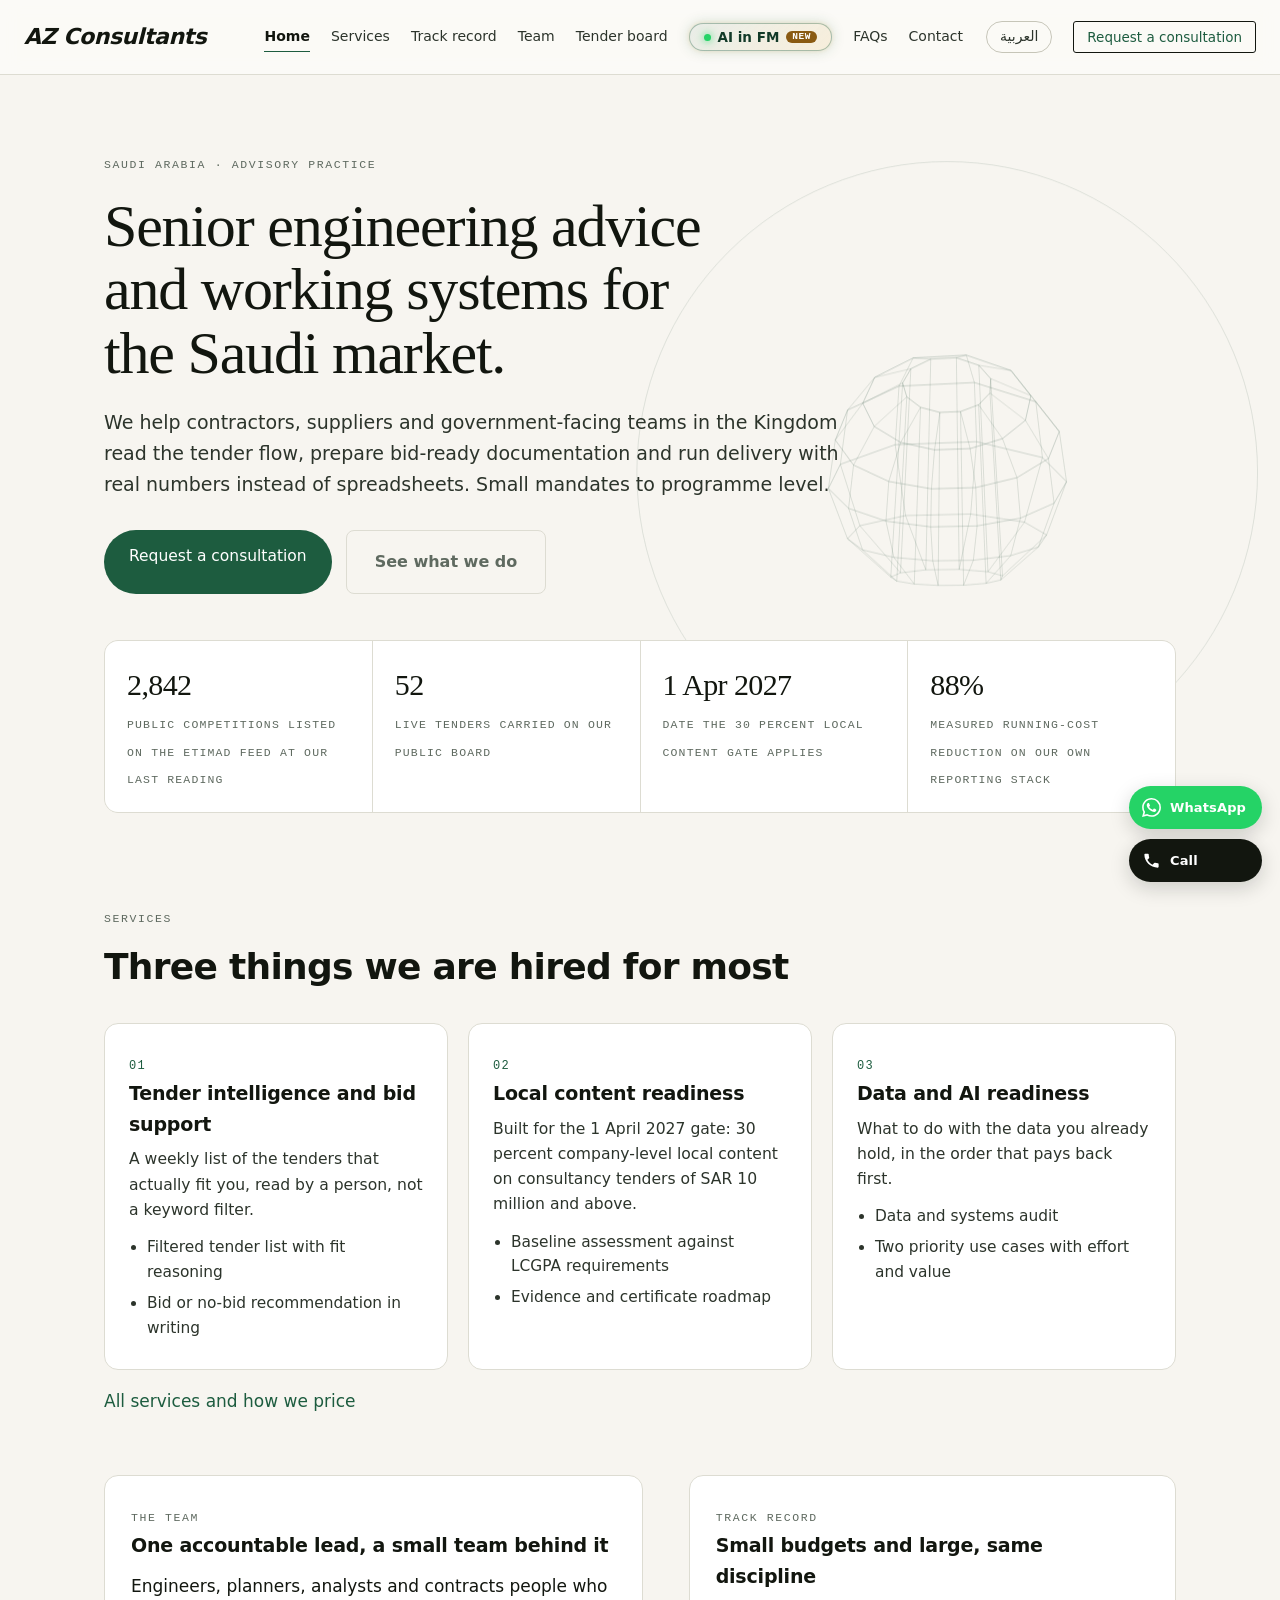
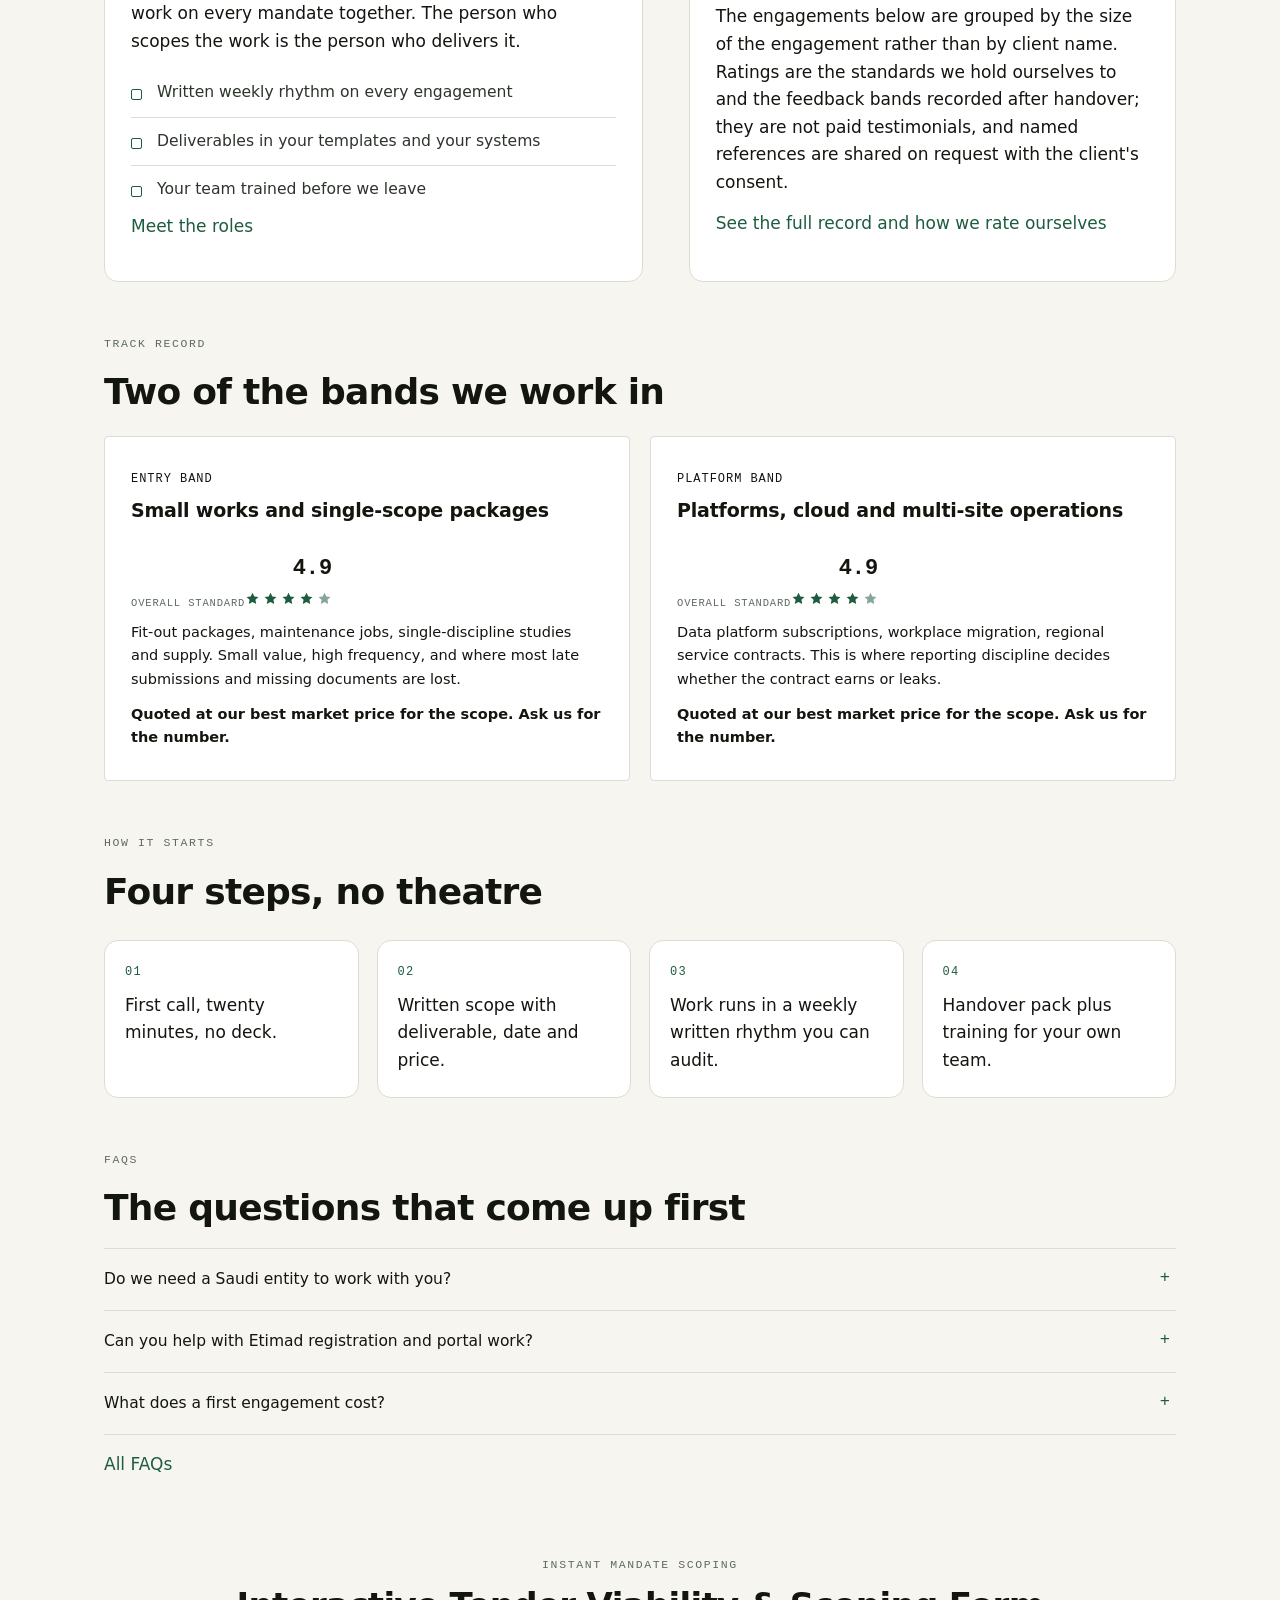
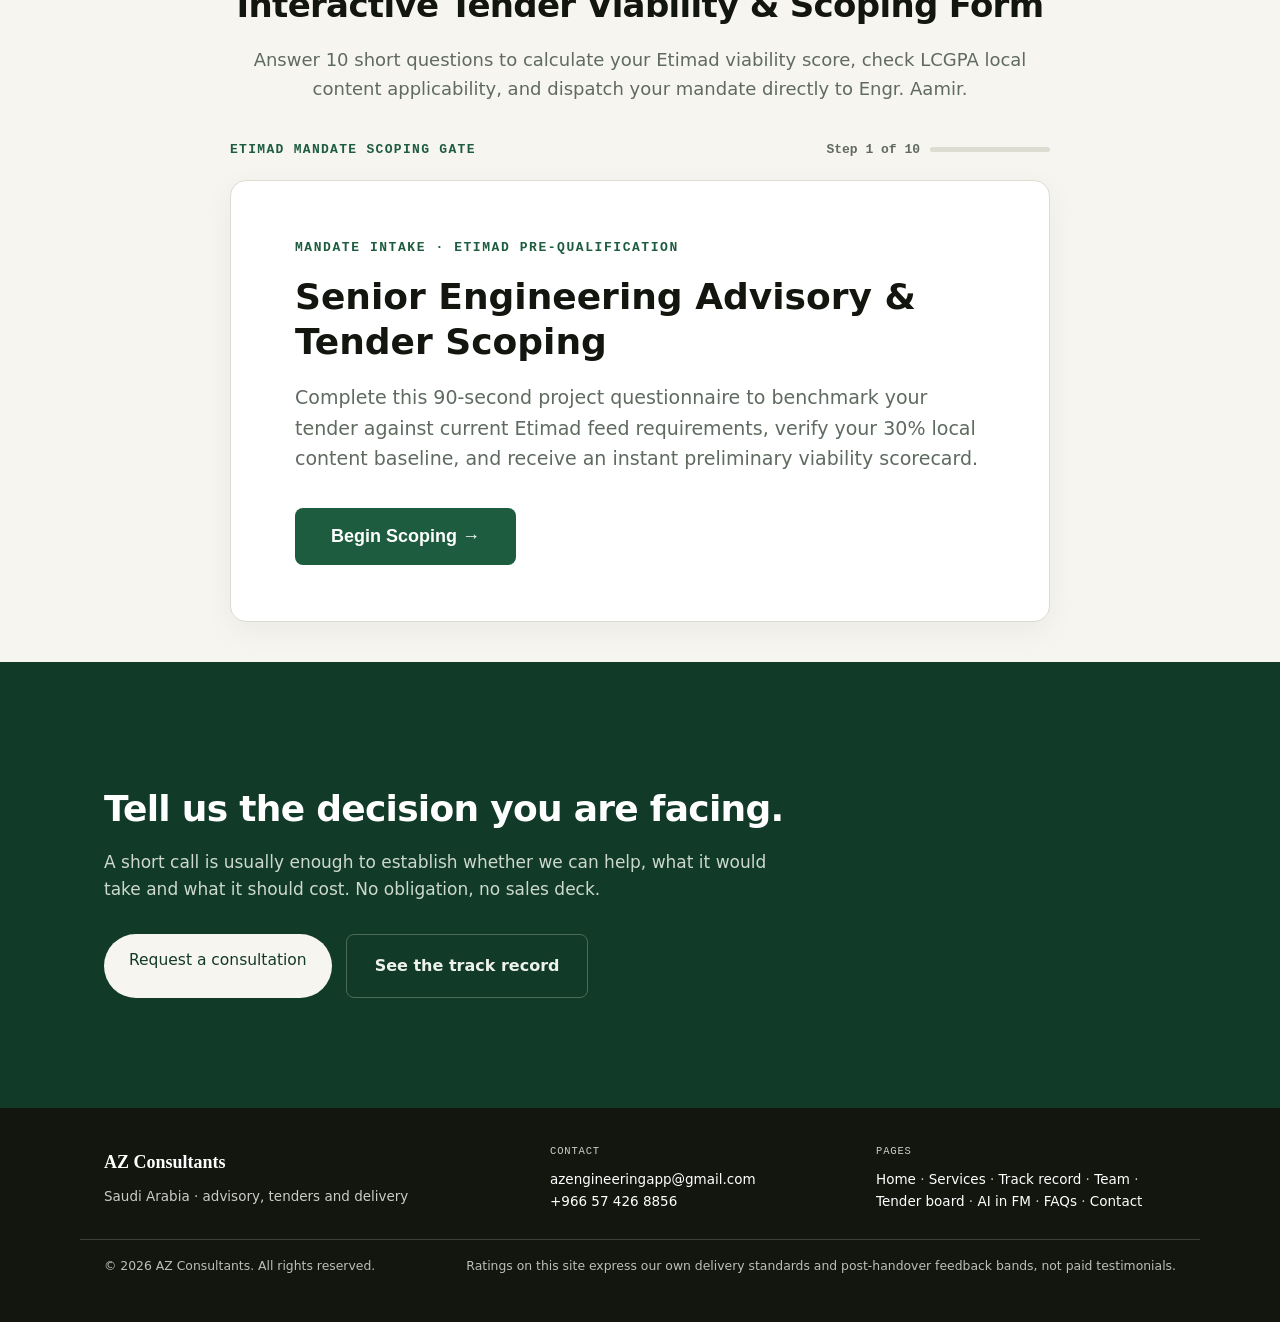
==== commit bbb40937: "feat(embedded-form): replace static enquiry form with interactive Typeform-style questionnaire on co" ====
--- a/index.html
+++ b/index.html
@@ -11,13 +11,914 @@
 <link rel="alternate" hreflang="en" href="index.html">
 <link rel="alternate" hreflang="ar" href="ar.html">
 <link rel="alternate" hreflang="x-default" href="index.html">
-</head>
+<style>
+    :root {
+      --paper: #f7f5f0;
+      --card: #ffffff;
+      --ink: #12160f;
+      --ink-soft: #2c342b;
+      --muted: #5f6a60;
+      --line: #dddcd2;
+      --line-strong: #c6c5b8;
+      --green: #1d5c3f;
+      --green-dark: #123a28;
+      --green-tint: #eaf1ec;
+      --amber: #8a5a12;
+      --amber-tint: #f6efe0;
+      --font-body: 'Plus Jakarta Sans', system-ui, sans-serif;
+      --font-display: 'Space Grotesk', system-ui, sans-serif;
+      --font-mono: 'IBM Plex Mono', monospace;
+    }
+
+    * { box-sizing: border-box; margin: 0; padding: 0; }
+
+    body {
+      background-color: var(--paper);
+      color: var(--ink);
+      font-family: var(--font-body);
+      min-height: 100vh;
+      display: flex;
+      flex-direction: column;
+    }
+
+    header.intake-head {
+      padding: 20px 40px;
+      display: flex;
+      align-items: center;
+      justify-content: space-between;
+      border-bottom: 1px solid var(--line);
+      background: rgba(247, 245, 240, 0.95);
+      backdrop-filter: blur(8px);
+      position: sticky;
+      top: 0;
+      z-index: 50;
+    }
+
+    .brand-link {
+      display: flex;
+      align-items: center;
+      gap: 14px;
+      text-decoration: none;
+      color: var(--ink);
+    }
+
+    .brand-mark {
+      font-family: var(--font-display);
+      font-weight: 700;
+      font-size: 22px;
+    }
+
+    .brand-sub {
+      font-family: var(--font-mono);
+      font-size: 13px;
+      color: var(--muted);
+      border-left: 1px solid var(--line-strong);
+      padding-left: 14px;
+      letter-spacing: 0.12em;
+      text-transform: uppercase;
+    }
+
+    .progress-wrap {
+      display: flex;
+      align-items: center;
+      gap: 16px;
+    }
+
+    .progress-bar-bg {
+      width: 160px;
+      height: 6px;
+      background: var(--line);
+      border-radius: 3px;
+      overflow: hidden;
+    }
+
+    .progress-bar-fill {
+      height: 100%;
+      background: var(--green);
+      width: 0%;
+      transition: width 0.3s ease;
+    }
+
+    main.intake-main {
+      flex: 1;
+      display: flex;
+      align-items: center;
+      justify-content: center;
+      padding: 48px 24px;
+    }
+
+    .card {
+      width: 100%;
+      max-width: 820px;
+      background: var(--card);
+      border: 1px solid var(--line);
+      border-radius: 16px;
+      padding: 56px 64px;
+      box-shadow: 0 8px 30px rgba(18, 22, 15, 0.05);
+      display: none;
+      animation: cardIn 0.35s cubic-bezier(0.16, 1, 0.3, 1);
+    }
+
+    .card.active { display: block; }
+
+    @keyframes cardIn {
+      from { opacity: 0; transform: translateY(16px); }
+      to { opacity: 1; transform: translateY(0); }
+    }
+
+    /* Extra Large Typography */
+    .step-tag {
+      font-family: var(--font-mono);
+      font-size: 13px;
+      letter-spacing: 0.12em;
+      color: var(--green);
+      font-weight: 600;
+      margin-bottom: 16px;
+      text-transform: uppercase;
+    }
+
+    h1, h2 {
+      font-family: var(--font-display);
+      font-size: 36px;
+      line-height: 1.25;
+      color: var(--ink);
+      margin-bottom: 18px;
+      font-weight: 700;
+    }
+
+    p.lead-text {
+      font-size: 19px;
+      line-height: 1.6;
+      color: var(--muted);
+      margin-bottom: 34px;
+    }
+
+    input[type="text"], input[type="email"], input[type="tel"] {
+      width: 100%;
+      font-family: var(--font-body);
+      font-size: 28px;
+      color: var(--ink);
+      background: transparent;
+      border: none;
+      border-bottom: 3px solid var(--line-strong);
+      padding: 16px 0;
+      margin-bottom: 32px;
+      outline: none;
+      transition: border-color 0.2s;
+    }
+
+    input:focus { border-bottom-color: var(--green); }
+
+    .choices-grid {
+      display: flex;
+      flex-direction: column;
+      gap: 14px;
+      margin-bottom: 34px;
+    }
+
+    .choice-btn {
+      display: flex;
+      align-items: center;
+      padding: 18px 24px;
+      background: var(--paper);
+      border: 1.5px solid var(--line);
+      border-radius: 10px;
+      cursor: pointer;
+      text-align: left;
+      font-size: 18px;
+      color: var(--ink-soft);
+      font-weight: 600;
+      line-height: 1.4;
+      transition: all 0.15s ease;
+    }
+
+    .choice-btn:hover {
+      border-color: var(--green);
+      background: var(--green-tint);
+      color: var(--green-dark);
+      transform: translateX(6px);
+    }
+
+    .choice-btn .key-hint {
+      display: inline-block;
+      width: 32px;
+      height: 32px;
+      line-height: 30px;
+      text-align: center;
+      background: #fff;
+      border: 1.5px solid var(--line-strong);
+      border-radius: 6px;
+      font-family: var(--font-mono);
+      font-size: 14px;
+      font-weight: 700;
+      color: var(--muted);
+      margin-right: 18px;
+      flex-shrink: 0;
+    }
+
+    .actions-row {
+      display: flex;
+      align-items: center;
+      gap: 18px;
+      margin-top: 14px;
+    }
+
+    .btn-submit {
+      background: var(--green);
+      color: #fff;
+      border: none;
+      border-radius: 8px;
+      padding: 18px 36px;
+      font-size: 18px;
+      font-weight: 700;
+      cursor: pointer;
+      display: inline-flex;
+      align-items: center;
+      gap: 10px;
+      transition: background 0.2s;
+    }
+
+    .btn-submit:hover { background: var(--green-dark); }
+
+    .btn-ghost {
+      background: transparent;
+      color: var(--muted);
+      border: 1.5px solid var(--line);
+      border-radius: 8px;
+      padding: 18px 28px;
+      font-size: 16px;
+      font-weight: 600;
+      cursor: pointer;
+      text-decoration: none;
+      transition: all 0.2s;
+    }
+
+    .btn-ghost:hover { color: var(--ink); border-color: var(--ink); }
+
+    .error-msg {
+      color: #b91c1c;
+      font-size: 15px;
+      margin-top: -22px;
+      margin-bottom: 24px;
+      font-weight: 500;
+      display: none;
+    }
+
+    /* Impressive Animated Checkmark Modal / Overlay */
+    #submissionOverlay {
+      display: none;
+      text-align: center;
+      padding: 40px 0;
+    }
+
+    .checkmark-svg {
+      width: 96px;
+      height: 96px;
+      border-radius: 50%;
+      display: block;
+      stroke-width: 3.5;
+      stroke: var(--green);
+      stroke-miterlimit: 10;
+      margin: 0 auto 24px;
+    }
+
+    .checkmark-circle {
+      stroke-dasharray: 166;
+      stroke-dashoffset: 166;
+      stroke-width: 3.5;
+      stroke-miterlimit: 10;
+      stroke: var(--green);
+      fill: var(--green-tint);
+      animation: strokeAnim 0.6s cubic-bezier(0.65, 0, 0.45, 1) forwards;
+    }
+
+    .checkmark-check {
+      transform-origin: 50% 50%;
+      stroke-dasharray: 48;
+      stroke-dashoffset: 48;
+      stroke-width: 4;
+      stroke: var(--green);
+      animation: strokeAnim 0.35s cubic-bezier(0.65, 0, 0.45, 1) 0.6s forwards;
+    }
+
+    @keyframes strokeAnim {
+      100% { stroke-dashoffset: 0; }
+    }
+
+    /* Scorecard Artifact Styling */
+    .scorecard-box {
+      background: #fff;
+      border: 1.5px solid var(--line);
+      border-radius: 14px;
+      padding: 34px;
+      margin: 28px 0;
+      position: relative;
+      overflow: hidden;
+    }
+
+    .scorecard-box::before {
+      content: "";
+      position: absolute;
+      top: 0; left: 0; right: 0;
+      height: 5px;
+      background: linear-gradient(90deg, var(--green), #8a5a12);
+    }
+
+    .score-badge-row {
+      display: flex;
+      align-items: center;
+      justify-content: space-between;
+      margin-bottom: 24px;
+      padding-bottom: 20px;
+      border-bottom: 1.5px dashed var(--line);
+    }
+
+    .score-circle {
+      width: 88px;
+      height: 88px;
+      border-radius: 50%;
+      background: var(--green-tint);
+      border: 3px solid var(--green);
+      display: flex;
+      flex-direction: column;
+      align-items: center;
+      justify-content: center;
+      flex-shrink: 0;
+    }
+
+    .score-number {
+      font-family: var(--font-display);
+      font-size: 30px;
+      font-weight: 700;
+      color: var(--green-dark);
+      line-height: 1;
+    }
+
+    .score-sub {
+      font-family: var(--font-mono);
+      font-size: 10px;
+      color: var(--green);
+      text-transform: uppercase;
+      margin-top: 3px;
+      font-weight: 700;
+    }
+
+    .cert-seal {
+      font-family: var(--font-mono);
+      font-size: 12px;
+      color: var(--muted);
+      text-align: right;
+    }
+
+    .cert-id {
+      font-weight: 700;
+      color: var(--ink);
+      font-size: 16px;
+      margin-top: 4px;
+    }
+
+    .dossier-grid {
+      display: grid;
+      grid-template-columns: 1fr 1fr;
+      gap: 20px;
+      font-size: 15px;
+      margin-bottom: 24px;
+    }
+
+    .dossier-item .k {
+      font-family: var(--font-mono);
+      font-size: 11px;
+      color: var(--muted);
+      text-transform: uppercase;
+      letter-spacing: 0.05em;
+    }
+
+    .dossier-item .v {
+      font-weight: 700;
+      color: var(--ink);
+      margin-top: 4px;
+      font-size: 16px;
+    }
+
+    .audit-bullet {
+      background: var(--paper);
+      border-left: 4px solid var(--green);
+      padding: 16px 18px;
+      border-radius: 0 8px 8px 0;
+      font-size: 15px;
+      line-height: 1.6;
+      color: var(--ink-soft);
+      margin-bottom: 16px;
+    }
+
+    @media print {
+      body * { visibility: hidden; }
+      #card-scorecard, #card-scorecard * { visibility: visible; }
+      #card-scorecard { position: absolute; left: 0; top: 0; width: 100%; border: none; box-shadow: none; }
+      .actions-row, header, footer { display: none !important; }
+    }
+  </style></head>
 <body>
-<header class="site-head"><div class="wrap head-in"><a class="brand" href="index.html"><span class="brand-mark">AZ Consultants</span><span class="brand-rule" aria-hidden="true"></span><span class="brand-sub">Riyadh &middot; Saudi Arabia</span></a><nav class="nav" id="primary-nav"><a href="index.html" class="on">Home</a><a href="services.html">Services</a><a href="track-record.html">Track record</a><a href="team.html">Team</a><a href="tenders.html">Tender board</a><a href="ai-fm.html" class="nav-ai-fm"><span class="pulse-dot"></span>AI in FM <span class="ai-badge">NEW</span></a><a href="faqs.html">FAQs</a><a href="contact.html">Contact</a><a class="langsw" href="ar.html" hreflang="ar" lang="ar">العربية</a><a class="cta" href="inquiry.html">Request a consultation</a></nav><button class="nav-toggle" type="button" aria-label="Menu" aria-expanded="false" aria-controls="primary-nav"><span class="nt-bar" aria-hidden="true"></span><span class="nt-bar" aria-hidden="true"></span><span class="nt-bar" aria-hidden="true"></span></button></div></header>
+<header class="site-head"><div class="wrap head-in"><a class="brand" href="index.html"><span class="brand-mark">AZ Consultants</span><span class="brand-rule" aria-hidden="true"></span><span class="brand-sub">Riyadh &middot; Saudi Arabia</span></a><nav class="nav" id="primary-nav"><a href="index.html" class="on">Home</a><a href="services.html">Services</a><a href="track-record.html">Track record</a><a href="team.html">Team</a><a href="tenders.html">Tender board</a><a href="ai-fm.html" class="nav-ai-fm"><span class="pulse-dot"></span>AI in FM <span class="ai-badge">NEW</span></a><a href="faqs.html">FAQs</a><a href="contact.html">Contact</a><a class="langsw" href="ar.html" hreflang="ar" lang="ar">العربية</a><a class="cta" href="#enquiry">Request a consultation</a></nav><button class="nav-toggle" type="button" aria-label="Menu" aria-expanded="false" aria-controls="primary-nav"><span class="nt-bar" aria-hidden="true"></span><span class="nt-bar" aria-hidden="true"></span><span class="nt-bar" aria-hidden="true"></span></button></div></header>
 <main>
-<section class="hero"><canvas id="hero-canvas" aria-hidden="true"></canvas><div class="wrap"><span class="label">Saudi Arabia &middot; advisory practice</span><h1>Senior engineering advice and working systems for the Saudi market.</h1><p class="lead">We help contractors, suppliers and government-facing teams in the Kingdom read the tender flow, prepare bid-ready documentation and run delivery with real numbers instead of spreadsheets. Small mandates to programme level.</p><div class="hero-actions"><a class="btn btn-primary" href="inquiry.html">Request a consultation</a><a class="btn btn-ghost" href="services.html">See what we do</a></div><div class="factbar four"><div><b>2,842</b><span>Public competitions listed on the Etimad feed at our last reading</span></div><div><b>52</b><span>Live tenders carried on our public board</span></div><div><b>1 Apr 2027</b><span>Date the 30 percent local content gate applies</span></div><div><b>88%</b><span>Measured running-cost reduction on our own reporting stack</span></div></div></div></section><section class="wrap" style="padding-top:34px"><div class="section-head"><span class="label">Services</span><h2>Three things we are hired for most</h2></div><div class="lanes"><div class="lane"><span class="num">01</span><h3>Tender intelligence and bid support</h3><p>A weekly list of the tenders that actually fit you, read by a person, not a keyword filter.</p><ul><li>Filtered tender list with fit reasoning</li><li>Bid or no-bid recommendation in writing</li></ul></div><div class="lane"><span class="num">02</span><h3>Local content readiness</h3><p>Built for the 1 April 2027 gate: 30 percent company-level local content on consultancy tenders of SAR 10 million and above.</p><ul><li>Baseline assessment against LCGPA requirements</li><li>Evidence and certificate roadmap</li></ul></div><div class="lane"><span class="num">03</span><h3>Data and AI readiness</h3><p>What to do with the data you already hold, in the order that pays back first.</p><ul><li>Data and systems audit</li><li>Two priority use cases with effort and value</li></ul></div></div><p style="margin-top:18px"><a href="services.html">All services and how we price</a></p></section><section class="wrap" style="padding-top:46px"><div class="split"><div class="panel"><span class="label">The team</span><h3>One accountable lead, a small team behind it</h3><p>Engineers, planners, analysts and contracts people who work on every mandate together. The person who scopes the work is the person who delivers it.</p><ul class="checklist"><li>Written weekly rhythm on every engagement</li><li>Deliverables in your templates and your systems</li><li>Your team trained before we leave</li></ul><p><a href="team.html">Meet the roles</a></p></div><div class="panel"><span class="label">Track record</span><h3>Small budgets and large, same discipline</h3><p>The engagements below are grouped by the size of the engagement rather than by client name. Ratings are the standards we hold ourselves to and the feedback bands recorded after handover; they are not paid testimonials, and named references are shared on request with the client's consent.</p><p><a href="track-record.html">See the full record and how we rate ourselves</a></p></div></div></section><section class="wrap" style="padding-top:46px"><div class="section-head"><span class="label">Track record</span><h2>Two of the bands we work in</h2></div><div class="cards" style="margin-top:22px"><div class="band"><div class="band-top"><div><span class="band-value">Entry band</span><h3>Small works and single-scope packages</h3></div><div class="overall"><b>4.9</b><em>overall standard</em><span class="stars" role="img" aria-label="4.9 out of 5"><svg viewBox="0 0 24 24" aria-hidden="true"><path d="M12 2.6l2.9 6 6.6.9-4.8 4.6 1.2 6.5L12 17.5 6.1 20.6l1.2-6.5L2.5 9.5l6.6-.9L12 2.6z" class="on"/></svg><svg viewBox="0 0 24 24" aria-hidden="true"><path d="M12 2.6l2.9 6 6.6.9-4.8 4.6 1.2 6.5L12 17.5 6.1 20.6l1.2-6.5L2.5 9.5l6.6-.9L12 2.6z" class="on"/></svg><svg viewBox="0 0 24 24" aria-hidden="true"><path d="M12 2.6l2.9 6 6.6.9-4.8 4.6 1.2 6.5L12 17.5 6.1 20.6l1.2-6.5L2.5 9.5l6.6-.9L12 2.6z" class="on"/></svg><svg viewBox="0 0 24 24" aria-hidden="true"><path d="M12 2.6l2.9 6 6.6.9-4.8 4.6 1.2 6.5L12 17.5 6.1 20.6l1.2-6.5L2.5 9.5l6.6-.9L12 2.6z" class="on"/></svg><svg viewBox="0 0 24 24" aria-hidden="true"><path d="M12 2.6l2.9 6 6.6.9-4.8 4.6 1.2 6.5L12 17.5 6.1 20.6l1.2-6.5L2.5 9.5l6.6-.9L12 2.6z" class="half"/></svg></span></div></div><p>Fit-out packages, maintenance jobs, single-discipline studies and supply. Small value, high frequency, and where most late submissions and missing documents are lost.</p><p class="muted price-lure">Quoted at our best market price for the scope. Ask us for the number.</p></div><div class="band"><div class="band-top"><div><span class="band-value">Platform band</span><h3>Platforms, cloud and multi-site operations</h3></div><div class="overall"><b>4.9</b><em>overall standard</em><span class="stars" role="img" aria-label="4.9 out of 5"><svg viewBox="0 0 24 24" aria-hidden="true"><path d="M12 2.6l2.9 6 6.6.9-4.8 4.6 1.2 6.5L12 17.5 6.1 20.6l1.2-6.5L2.5 9.5l6.6-.9L12 2.6z" class="on"/></svg><svg viewBox="0 0 24 24" aria-hidden="true"><path d="M12 2.6l2.9 6 6.6.9-4.8 4.6 1.2 6.5L12 17.5 6.1 20.6l1.2-6.5L2.5 9.5l6.6-.9L12 2.6z" class="on"/></svg><svg viewBox="0 0 24 24" aria-hidden="true"><path d="M12 2.6l2.9 6 6.6.9-4.8 4.6 1.2 6.5L12 17.5 6.1 20.6l1.2-6.5L2.5 9.5l6.6-.9L12 2.6z" class="on"/></svg><svg viewBox="0 0 24 24" aria-hidden="true"><path d="M12 2.6l2.9 6 6.6.9-4.8 4.6 1.2 6.5L12 17.5 6.1 20.6l1.2-6.5L2.5 9.5l6.6-.9L12 2.6z" class="on"/></svg><svg viewBox="0 0 24 24" aria-hidden="true"><path d="M12 2.6l2.9 6 6.6.9-4.8 4.6 1.2 6.5L12 17.5 6.1 20.6l1.2-6.5L2.5 9.5l6.6-.9L12 2.6z" class="half"/></svg></span></div></div><p>Data platform subscriptions, workplace migration, regional service contracts. This is where reporting discipline decides whether the contract earns or leaks.</p><p class="muted price-lure">Quoted at our best market price for the scope. Ask us for the number.</p></div></div></section><section class="wrap" style="padding-top:46px"><div class="section-head"><span class="label">How it starts</span><h2>Four steps, no theatre</h2></div><ol class="steps"><li>First call, twenty minutes, no deck.</li><li>Written scope with deliverable, date and price.</li><li>Work runs in a weekly written rhythm you can audit.</li><li>Handover pack plus training for your own team.</li></ol></section><section class="wrap" style="padding-top:46px"><div class="section-head"><span class="label">FAQs</span><h2>The questions that come up first</h2></div><div class="faq"><details><summary>Do we need a Saudi entity to work with you?</summary><p>No. Advisory mandates can start immediately under a services agreement. For work that must be awarded to a licensed local entity, we deliver through a registered Saudi partner and stay accountable for the technical scope.</p></details><details><summary>Can you help with Etimad registration and portal work?</summary><p>Yes. We prepare the supplier file, check the activity classification, and handle the document side of submissions. The portal account itself stays in your name.</p></details><details><summary>What does a first engagement cost?</summary><p>We do not publish a rate card, because the same deliverable costs differently in different scopes, so we quote every mandate at our best market price for that work. Ask us for the number and it reaches you in writing, usually within one working day. Every proposal states the deliverable, the date and the price before work starts.</p></details></div><p style="margin-top:16px"><a href="faqs.html">All FAQs</a></p></section>
+<section class="hero"><canvas id="hero-canvas" aria-hidden="true"></canvas><div class="wrap"><span class="label">Saudi Arabia &middot; advisory practice</span><h1>Senior engineering advice and working systems for the Saudi market.</h1><p class="lead">We help contractors, suppliers and government-facing teams in the Kingdom read the tender flow, prepare bid-ready documentation and run delivery with real numbers instead of spreadsheets. Small mandates to programme level.</p><div class="hero-actions"><a class="btn btn-primary" href="#enquiry">Request a consultation</a><a class="btn btn-ghost" href="services.html">See what we do</a></div><div class="factbar four"><div><b>2,842</b><span>Public competitions listed on the Etimad feed at our last reading</span></div><div><b>52</b><span>Live tenders carried on our public board</span></div><div><b>1 Apr 2027</b><span>Date the 30 percent local content gate applies</span></div><div><b>88%</b><span>Measured running-cost reduction on our own reporting stack</span></div></div></div></section><section class="wrap" style="padding-top:34px"><div class="section-head"><span class="label">Services</span><h2>Three things we are hired for most</h2></div><div class="lanes"><div class="lane"><span class="num">01</span><h3>Tender intelligence and bid support</h3><p>A weekly list of the tenders that actually fit you, read by a person, not a keyword filter.</p><ul><li>Filtered tender list with fit reasoning</li><li>Bid or no-bid recommendation in writing</li></ul></div><div class="lane"><span class="num">02</span><h3>Local content readiness</h3><p>Built for the 1 April 2027 gate: 30 percent company-level local content on consultancy tenders of SAR 10 million and above.</p><ul><li>Baseline assessment against LCGPA requirements</li><li>Evidence and certificate roadmap</li></ul></div><div class="lane"><span class="num">03</span><h3>Data and AI readiness</h3><p>What to do with the data you already hold, in the order that pays back first.</p><ul><li>Data and systems audit</li><li>Two priority use cases with effort and value</li></ul></div></div><p style="margin-top:18px"><a href="services.html">All services and how we price</a></p></section><section class="wrap" style="padding-top:46px"><div class="split"><div class="panel"><span class="label">The team</span><h3>One accountable lead, a small team behind it</h3><p>Engineers, planners, analysts and contracts people who work on every mandate together. The person who scopes the work is the person who delivers it.</p><ul class="checklist"><li>Written weekly rhythm on every engagement</li><li>Deliverables in your templates and your systems</li><li>Your team trained before we leave</li></ul><p><a href="team.html">Meet the roles</a></p></div><div class="panel"><span class="label">Track record</span><h3>Small budgets and large, same discipline</h3><p>The engagements below are grouped by the size of the engagement rather than by client name. Ratings are the standards we hold ourselves to and the feedback bands recorded after handover; they are not paid testimonials, and named references are shared on request with the client's consent.</p><p><a href="track-record.html">See the full record and how we rate ourselves</a></p></div></div></section><section class="wrap" style="padding-top:46px"><div class="section-head"><span class="label">Track record</span><h2>Two of the bands we work in</h2></div><div class="cards" style="margin-top:22px"><div class="band"><div class="band-top"><div><span class="band-value">Entry band</span><h3>Small works and single-scope packages</h3></div><div class="overall"><b>4.9</b><em>overall standard</em><span class="stars" role="img" aria-label="4.9 out of 5"><svg viewBox="0 0 24 24" aria-hidden="true"><path d="M12 2.6l2.9 6 6.6.9-4.8 4.6 1.2 6.5L12 17.5 6.1 20.6l1.2-6.5L2.5 9.5l6.6-.9L12 2.6z" class="on"/></svg><svg viewBox="0 0 24 24" aria-hidden="true"><path d="M12 2.6l2.9 6 6.6.9-4.8 4.6 1.2 6.5L12 17.5 6.1 20.6l1.2-6.5L2.5 9.5l6.6-.9L12 2.6z" class="on"/></svg><svg viewBox="0 0 24 24" aria-hidden="true"><path d="M12 2.6l2.9 6 6.6.9-4.8 4.6 1.2 6.5L12 17.5 6.1 20.6l1.2-6.5L2.5 9.5l6.6-.9L12 2.6z" class="on"/></svg><svg viewBox="0 0 24 24" aria-hidden="true"><path d="M12 2.6l2.9 6 6.6.9-4.8 4.6 1.2 6.5L12 17.5 6.1 20.6l1.2-6.5L2.5 9.5l6.6-.9L12 2.6z" class="on"/></svg><svg viewBox="0 0 24 24" aria-hidden="true"><path d="M12 2.6l2.9 6 6.6.9-4.8 4.6 1.2 6.5L12 17.5 6.1 20.6l1.2-6.5L2.5 9.5l6.6-.9L12 2.6z" class="half"/></svg></span></div></div><p>Fit-out packages, maintenance jobs, single-discipline studies and supply. Small value, high frequency, and where most late submissions and missing documents are lost.</p><p class="muted price-lure">Quoted at our best market price for the scope. Ask us for the number.</p></div><div class="band"><div class="band-top"><div><span class="band-value">Platform band</span><h3>Platforms, cloud and multi-site operations</h3></div><div class="overall"><b>4.9</b><em>overall standard</em><span class="stars" role="img" aria-label="4.9 out of 5"><svg viewBox="0 0 24 24" aria-hidden="true"><path d="M12 2.6l2.9 6 6.6.9-4.8 4.6 1.2 6.5L12 17.5 6.1 20.6l1.2-6.5L2.5 9.5l6.6-.9L12 2.6z" class="on"/></svg><svg viewBox="0 0 24 24" aria-hidden="true"><path d="M12 2.6l2.9 6 6.6.9-4.8 4.6 1.2 6.5L12 17.5 6.1 20.6l1.2-6.5L2.5 9.5l6.6-.9L12 2.6z" class="on"/></svg><svg viewBox="0 0 24 24" aria-hidden="true"><path d="M12 2.6l2.9 6 6.6.9-4.8 4.6 1.2 6.5L12 17.5 6.1 20.6l1.2-6.5L2.5 9.5l6.6-.9L12 2.6z" class="on"/></svg><svg viewBox="0 0 24 24" aria-hidden="true"><path d="M12 2.6l2.9 6 6.6.9-4.8 4.6 1.2 6.5L12 17.5 6.1 20.6l1.2-6.5L2.5 9.5l6.6-.9L12 2.6z" class="on"/></svg><svg viewBox="0 0 24 24" aria-hidden="true"><path d="M12 2.6l2.9 6 6.6.9-4.8 4.6 1.2 6.5L12 17.5 6.1 20.6l1.2-6.5L2.5 9.5l6.6-.9L12 2.6z" class="half"/></svg></span></div></div><p>Data platform subscriptions, workplace migration, regional service contracts. This is where reporting discipline decides whether the contract earns or leaks.</p><p class="muted price-lure">Quoted at our best market price for the scope. Ask us for the number.</p></div></div></section><section class="wrap" style="padding-top:46px"><div class="section-head"><span class="label">How it starts</span><h2>Four steps, no theatre</h2></div><ol class="steps"><li>First call, twenty minutes, no deck.</li><li>Written scope with deliverable, date and price.</li><li>Work runs in a weekly written rhythm you can audit.</li><li>Handover pack plus training for your own team.</li></ol></section><section class="wrap" style="padding-top:46px"><div class="section-head"><span class="label">FAQs</span><h2>The questions that come up first</h2></div><div class="faq"><details><summary>Do we need a Saudi entity to work with you?</summary><p>No. Advisory mandates can start immediately under a services agreement. For work that must be awarded to a licensed local entity, we deliver through a registered Saudi partner and stay accountable for the technical scope.</p></details><details><summary>Can you help with Etimad registration and portal work?</summary><p>Yes. We prepare the supplier file, check the activity classification, and handle the document side of submissions. The portal account itself stays in your name.</p></details><details><summary>What does a first engagement cost?</summary><p>We do not publish a rate card, because the same deliverable costs differently in different scopes, so we quote every mandate at our best market price for that work. Ask us for the number and it reaches you in writing, usually within one working day. Every proposal states the deliverable, the date and the price before work starts.</p></details></div><p style="margin-top:16px"><a href="faqs.html">All FAQs</a></p></section>
 </main>
-<section class="cta-band"><div class="wrap"><h2>Tell us the decision you are facing.</h2><p>A short call is usually enough to establish whether we can help, what it would take and what it should cost. No obligation, no sales deck.</p><div class="hero-actions"><a class="btn btn-primary" href="inquiry.html">Request a consultation</a><a class="btn btn-ghost" href="track-record.html">See the track record</a></div></div></section>
+
+<!-- Interactive Mandate Scoping Section -->
+<section class="wrap" id="enquiry" style="padding-top: 56px; padding-bottom: 40px;">
+  <div class="section-head" style="text-align: center; max-width: 820px; margin: 0 auto 36px;">
+    <span class="label">Instant Mandate Scoping</span>
+    <h2 style="font-size: 34px; margin-top: 8px;">Interactive Tender Viability &amp; Scoping Form</h2>
+    <p style="font-size: 18px; color: var(--muted); margin-top: 10px;">
+      Answer 10 short questions to calculate your Etimad viability score, check LCGPA local content applicability, and dispatch your mandate directly to Engr. Aamir.
+    </p>
+  </div>
+  <div style="display: flex; justify-content: center;">
+    <div style="width: 100%; max-width: 820px;">
+      <div style="margin-bottom: 20px; display: flex; justify-content: space-between; align-items: center;">
+        <span style="font-family: var(--font-mono); font-size: 13px; font-weight: 700; color: var(--green); text-transform: uppercase; letter-spacing: 0.1em;">ETIMAD MANDATE SCOPING GATE</span>
+        <div style="display: flex; align-items: center; gap: 10px;">
+          <span id="stepCounter" style="font-family: var(--font-mono); font-size: 13px; font-weight: 600; color: var(--muted);">Step 1 of 10</span>
+          <div class="progress-bar-bg" style="width: 120px; height: 5px;"><div class="progress-bar-fill" id="progressBar"></div></div>
+        </div>
+      </div>
+      <!-- Screen 0: Welcome Screen -->
+    <div class="card active" id="card-0">
+      <div class="step-tag">MANDATE INTAKE &middot; ETIMAD PRE-QUALIFICATION</div>
+      <h1>Senior Engineering Advisory &amp; Tender Scoping</h1>
+      <p class="lead-text">
+        Complete this 90-second project questionnaire to benchmark your tender against current Etimad feed requirements, verify your 30% local content baseline, and receive an instant preliminary viability scorecard.
+      </p>
+      <div class="actions-row">
+        <button class="btn-submit" onclick="nextCard(0)">
+          Begin Scoping &rarr;
+        </button>
+      </div>
+    </div>
+
+    <!-- Screen 1: First Name -->
+    <div class="card" id="card-1">
+      <div class="step-tag">QUESTION 1 OF 10</div>
+      <h2>Let's start with your first name</h2>
+      <p class="lead-text">Who will our lead engineering partner be addressing?</p>
+      <input type="text" id="q_first_name" placeholder="Type your first name..." autofocus>
+      <div class="error-msg" id="err-1">Please enter your first name.</div>
+      <div class="actions-row">
+        <button class="btn-submit" onclick="handleFirstName()">Continue &rarr;</button>
+        <button class="btn-ghost" onclick="prevCard(1)">Back</button>
+      </div>
+    </div>
+
+    <!-- Screen 2: Last Name -->
+    <div class="card" id="card-2">
+      <div class="step-tag">QUESTION 2 OF 10</div>
+      <h2>and your last name</h2>
+      <input type="text" id="q_last_name" placeholder="Type your last name...">
+      <div class="error-msg" id="err-2">Please enter your last name.</div>
+      <div class="actions-row">
+        <button class="btn-submit" onclick="handleLastName()">Continue &rarr;</button>
+        <button class="btn-ghost" onclick="prevCard(2)">Back</button>
+      </div>
+    </div>
+
+    <!-- Screen 3: Business Email -->
+    <div class="card" id="card-3">
+      <div class="step-tag">QUESTION 3 OF 10</div>
+      <h2>Good to have you, <span class="inject-name">Partner</span>! What is your corporate email?</h2>
+      <p class="lead-text">We will dispatch your official written tender dossier and proposal details here.</p>
+      <input type="email" id="q_email" placeholder="name@company.com">
+      <div class="error-msg" id="err-3">Please enter a valid corporate email.</div>
+      <div class="actions-row">
+        <button class="btn-submit" onclick="handleEmail()">Continue &rarr;</button>
+        <button class="btn-ghost" onclick="prevCard(3)">Back</button>
+      </div>
+    </div>
+
+    <!-- Screen 4: Company Name & Role -->
+    <div class="card" id="card-4">
+      <div class="step-tag">QUESTION 4 OF 10</div>
+      <h2>What is the name of your organization, and your role there?</h2>
+      <p class="lead-text">Company, contracting consortium, or government-facing agency.</p>
+      <input type="text" id="q_company" placeholder="e.g. Al-Bawani, Red Sea Global, Nesma...">
+      <div class="error-msg" id="err-4">Please enter your organization name.</div>
+      <div class="actions-row">
+        <button class="btn-submit" onclick="handleCompany()">Continue &rarr;</button>
+        <button class="btn-ghost" onclick="prevCard(4)">Back</button>
+      </div>
+    </div>
+
+    <!-- Screen 5: Primary Focus Area -->
+    <div class="card" id="card-5">
+      <div class="step-tag">QUESTION 5 OF 10 &middot; SERVICE SELECTION</div>
+      <h2>Which advisory area best fits your current requirement in KSA?</h2>
+      <div class="choices-grid">
+        <div class="choice-btn" onclick="selectChoice(5, 'Tender Intelligence & Bid Support')">
+          <span class="key-hint">A</span> Tender Intelligence &amp; Bid Support (Etimad feed reading, bid-or-no-bid advisory)
+        </div>
+        <div class="choice-btn" onclick="selectChoice(5, 'Local Content Readiness (LCGPA 30%)')">
+          <span class="key-hint">B</span> Local Content Readiness (LCGPA 30% baseline audit for SAR 10M+ tenders)
+        </div>
+        <div class="choice-btn" onclick="selectChoice(5, 'AI in Facility Management (AI-FM)')">
+          <span class="key-hint">C</span> AI in Facility Management (AI-FM) &amp; Operational Cost Optimization
+        </div>
+        <div class="choice-btn" onclick="selectChoice(5, 'Engineering Advisory & Delivery Supervision')">
+          <span class="key-hint">D</span> Senior Engineering Advisory &amp; On-Site Delivery Supervision
+        </div>
+        <div class="choice-btn" onclick="selectChoice(5, 'Commercial Claims & Dispute Resolution')">
+          <span class="key-hint">E</span> Commercial Claims, Variations &amp; Contract Dispute Resolution
+        </div>
+      </div>
+      <div class="actions-row">
+        <button class="btn-ghost" onclick="prevCard(5)">Back</button>
+      </div>
+    </div>
+
+    <!-- Screen 6: Capex / Scale -->
+    <div class="card" id="card-6">
+      <div class="step-tag">QUESTION 6 OF 10</div>
+      <h2>What is the approximate scale or Capex of the tender / mandate?</h2>
+      <div class="choices-grid">
+        <div class="choice-btn" onclick="selectChoice(6, 'Under SAR 10 Million')">
+          <span class="key-hint">A</span> Under SAR 10 Million
+        </div>
+        <div class="choice-btn" onclick="selectChoice(6, 'SAR 10M to SAR 50M')">
+          <span class="key-hint">B</span> SAR 10M to SAR 50M (Subject to 30% LCGPA gate)
+        </div>
+        <div class="choice-btn" onclick="selectChoice(6, 'SAR 50M to SAR 250M')">
+          <span class="key-hint">C</span> SAR 50M to SAR 250M
+        </div>
+        <div class="choice-btn" onclick="selectChoice(6, 'Above SAR 250M (Gigaproject)')">
+          <span class="key-hint">D</span> Above SAR 250M (Gigaproject / Public Programme)
+        </div>
+      </div>
+      <div class="actions-row">
+        <button class="btn-ghost" onclick="prevCard(6)">Back</button>
+      </div>
+    </div>
+
+    <!-- Screen 7: Region -->
+    <div class="card" id="card-7">
+      <div class="step-tag">QUESTION 7 OF 10</div>
+      <h2>Where is the primary project or operating base located?</h2>
+      <div class="choices-grid">
+        <div class="choice-btn" onclick="selectChoice(7, 'Riyadh / Central Region')">
+          <span class="key-hint">A</span> Riyadh / Central Region
+        </div>
+        <div class="choice-btn" onclick="selectChoice(7, 'Jeddah / Western Province')">
+          <span class="key-hint">B</span> Jeddah / Western Province / Holy Cities
+        </div>
+        <div class="choice-btn" onclick="selectChoice(7, 'Eastern Province (Dammam/Khobar/Jubail)')">
+          <span class="key-hint">C</span> Eastern Province (Dammam / Khobar / Jubail)
+        </div>
+        <div class="choice-btn" onclick="selectChoice(7, 'NEOM / Red Sea / Amaala')">
+          <span class="key-hint">D</span> NEOM / Red Sea / Amaala
+        </div>
+        <div class="choice-btn" onclick="selectChoice(7, 'Other KSA / GCC Region')">
+          <span class="key-hint">E</span> Other KSA / GCC Region
+        </div>
+      </div>
+      <div class="actions-row">
+        <button class="btn-ghost" onclick="prevCard(7)">Back</button>
+      </div>
+    </div>
+
+    <!-- Screen 8: Urgency -->
+    <div class="card" id="card-8">
+      <div class="step-tag">QUESTION 8 OF 10</div>
+      <h2>What is your submission or kickoff timeline?</h2>
+      <div class="choices-grid">
+        <div class="choice-btn" onclick="selectChoice(8, 'Urgent (< 2 Weeks, Live Etimad Deadline)')">
+          <span class="key-hint">A</span> Urgent (&lt; 2 Weeks &mdash; Live Etimad Deadline)
+        </div>
+        <div class="choice-btn" onclick="selectChoice(8, '2 to 4 Weeks')">
+          <span class="key-hint">B</span> 2 to 4 Weeks
+        </div>
+        <div class="choice-btn" onclick="selectChoice(8, '1 to 3 Months (Strategic Preparation)')">
+          <span class="key-hint">C</span> 1 to 3 Months (Strategic Preparation)
+        </div>
+        <div class="choice-btn" onclick="selectChoice(8, 'General Discovery / Capability Briefing')">
+          <span class="key-hint">D</span> General Discovery / Capability Briefing
+        </div>
+      </div>
+      <div class="actions-row">
+        <button class="btn-ghost" onclick="prevCard(8)">Back</button>
+      </div>
+    </div>
+
+    <!-- Screen 9: Advisory Call -->
+    <div class="card" id="card-9">
+      <div class="step-tag">QUESTION 9 OF 10 &middot; SCOPING CALL</div>
+      <h2>Would you like an initial 20-minute technical scoping call with Engr. Aamir / Lead Partner?</h2>
+      <p class="lead-text">No obligation or sales decks &mdash; direct engineering scope review.</p>
+      <div class="choices-grid">
+        <div class="choice-btn" onclick="handleCallDecision(true)">
+          <span class="key-hint">Y</span> Yes! Fast-track an introductory call with Engr. Aamir.
+        </div>
+        <div class="choice-btn" onclick="handleCallDecision(false)">
+          <span class="key-hint">N</span> No, written assessment via email is sufficient for now.
+        </div>
+      </div>
+      <div class="actions-row">
+        <button class="btn-ghost" onclick="prevCard(9)">Back</button>
+      </div>
+    </div>
+
+    <!-- Screen 9b: Statement -->
+    <div class="card" id="card-9b">
+      <div class="step-tag">CALL COORDINATION &middot; FAST-TRACK</div>
+      <h2>Excellent &mdash; we will prioritize your call within 1 business day.</h2>
+      <p class="lead-text">
+        Our Riyadh desk scopes every mandate with a written deliverables schedule and transparent market pricing before work begins.
+      </p>
+      <div class="actions-row">
+        <button class="btn-submit" onclick="nextCard('9b', 10)">Proceed to Final Contact &rarr;</button>
+        <button class="btn-ghost" onclick="prevCard('9b', 9)">Back</button>
+      </div>
+    </div>
+
+    <!-- Screen 10: Phone Number -->
+    <div class="card" id="card-10">
+      <div class="step-tag">QUESTION 10 OF 10 &middot; FINAL VERIFICATION</div>
+      <h2>What is the best phone or WhatsApp number to reach you on?</h2>
+      <p class="lead-text">Saudi mobile (+966 5X XXX XXXX) or direct international format.</p>
+      <input type="tel" id="q_phone" placeholder="+966 5X XXX XXXX">
+      <div class="error-msg" id="err-10">Please enter a valid phone number.</div>
+      <div class="actions-row">
+        <button class="btn-submit" id="submitBtn" onclick="submitInquiry()">
+          Submit &amp; Generate Scorecard &check;
+        </button>
+        <button class="btn-ghost" onclick="prevCard(10, state.wantsCall ? '9b' : 9)">Back</button>
+      </div>
+    </div>
+
+    <!-- Screen 10.5: Animated Submission Tick Celebration -->
+    <div class="card" id="card-submitting" style="text-align: center;">
+      <svg class="checkmark-svg" viewBox="0 0 52 52">
+        <circle class="checkmark-circle" cx="26" cy="26" r="25" fill="none"/>
+        <path class="checkmark-check" fill="none" d="M14.1 27.2l7.1 7.2 16.7-16.8"/>
+      </svg>
+      <h2 style="font-size: 32px; color: var(--green-dark);">Mandate Submitted Successfully!</h2>
+      <p class="lead-text" style="margin-top: 10px;">
+        Transmitted directly to Engr. Aamir's private Telegram desk. Generating your custom KSA Tender Viability Scorecard...
+      </p>
+    </div>
+
+    <!-- Screen 11: DYNAMIC TENDER VIABILITY & LCGPA SCORECARD ARTIFACT -->
+    <div class="card" id="card-scorecard">
+      <div style="text-align: center;">
+        <span style="display: inline-block; background: var(--green-tint); color: var(--green-dark); font-family: var(--font-mono); font-size: 13px; padding: 6px 14px; border-radius: 6px; font-weight: 700; letter-spacing: 0.1em; text-transform: uppercase;">
+          MANDATE VERIFIED &amp; TRANSMITTED TO ENGR. AAMIR
+        </span>
+        <h2 style="margin-top: 14px; font-size: 38px;">Executive Tender Viability Scorecard</h2>
+        <p class="lead-text" style="margin-bottom: 24px;">
+          Generated exclusively for <strong class="inject-name">Partner</strong> &middot; <span id="res_company">Company</span>
+        </p>
+      </div>
+
+      <!-- Verified Scorecard Box -->
+      <div class="scorecard-box">
+        <div class="score-badge-row">
+          <div style="display: flex; align-items: center; gap: 20px;">
+            <div class="score-circle">
+              <span class="score-number" id="res_score">94%</span>
+              <span class="score-sub">VIABILITY</span>
+            </div>
+            <div>
+              <div style="font-weight: 700; font-size: 20px; color: var(--ink);">High Win-Probability Band</div>
+              <div style="font-size: 14px; color: var(--muted); margin-top: 4px;">Etimad Feed Match &middot; Riyadh Advisory Practice</div>
+            </div>
+          </div>
+          <div class="cert-seal">
+            <div>MANDATE REF:</div>
+            <div class="cert-id" id="res_ref">AZ-KSA-2026-9481</div>
+          </div>
+        </div>
+
+        <div class="dossier-grid">
+          <div class="dossier-item">
+            <div class="k">Target Discipline</div>
+            <div class="v" id="res_service">Tender Intelligence &amp; Bid Support</div>
+          </div>
+          <div class="dossier-item">
+            <div class="k">Regional Base</div>
+            <div class="v" id="res_region">Jeddah / Western Province</div>
+          </div>
+          <div class="dossier-item">
+            <div class="k">Capex Scale</div>
+            <div class="v" id="res_capex">Under SAR 10 Million</div>
+          </div>
+          <div class="dossier-item">
+            <div class="k">Timeline</div>
+            <div class="v" id="res_timeline">1 to 3 Months</div>
+          </div>
+        </div>
+
+        <!-- Dynamic KSA Regulatory Insight -->
+        <div class="audit-bullet" id="res_lcgpa_box">
+          <strong>LCGPA 30% Mandate Analysis:</strong> <span id="res_lcgpa">Capex under SAR 10M threshold. Strategic pre-penalty bidding advantage identified.</span>
+        </div>
+
+        <div class="audit-bullet" style="border-left-color: #8a5a12; background: var(--amber-tint);">
+          <strong>Direct Telegram Alert Delivered:</strong> Your complete mandate dossier has been delivered directly to Engr. Aamir's private Telegram bot. A formal written fit proposal is being prepared within 24 hours.
+        </div>
+      </div>
+
+      <!-- Action Buttons -->
+      <div class="actions-row" style="justify-content: center; flex-wrap: wrap; gap: 16px;">
+        <button class="btn-submit" onclick="window.print()">
+          Print / Save Dossier (PDF) &darr;
+        </button>
+        <a class="btn-ghost" href="index.html">
+          Return to AZ Consultants
+        </a>
+      </div>
+    </div>
+
+  
+    </div>
+  </div>
+</section>
+<script>
+    const state = {
+      first_name: '',
+      last_name: '',
+      email: '',
+      company: '',
+      service: '',
+      capex: '',
+      region: '',
+      timeline: '',
+      wantsCall: false,
+      phone: ''
+    };
+
+    function updateProgress(step, total = 10) {
+      const pct = Math.min(100, Math.round((step / total) * 100));
+      document.getElementById('progressBar').style.width = pct + '%';
+      document.getElementById('stepCounter').innerText = `Step ${step} of ${total}`;
+    }
+
+    function showCard(id) {
+      document.querySelectorAll('.card').forEach(c => c.classList.remove('active'));
+      let elementId = String(id);
+      if (!elementId.startsWith('card-')) {
+        elementId = 'card-' + elementId;
+      }
+      const target = document.getElementById(elementId);
+      if (target) {
+        target.classList.add('active');
+        const input = target.querySelector('input');
+        if (input) {
+          setTimeout(() => input.focus(), 60);
+        }
+      }
+    }
+
+    function nextCard(currentId, targetId = null) {
+      const next = targetId !== null ? targetId : Number(currentId) + 1;
+      showCard(next);
+      updateProgress(typeof next === 'number' ? next : 9);
+    }
+
+    function prevCard(currentId, targetId = null) {
+      const prev = targetId !== null ? targetId : Number(currentId) - 1;
+      showCard(prev);
+      updateProgress(typeof prev === 'number' ? prev : 9);
+    }
+
+    function handleFirstName() {
+      const val = document.getElementById('q_first_name').value.trim();
+      if (!val) {
+        document.getElementById('err-1').style.display = 'block';
+        return;
+      }
+      document.getElementById('err-1').style.display = 'none';
+      state.first_name = val;
+      document.querySelectorAll('.inject-name').forEach(el => el.innerText = val);
+      nextCard(1);
+    }
+
+    function handleLastName() {
+      const val = document.getElementById('q_last_name').value.trim();
+      if (!val) {
+        document.getElementById('err-2').style.display = 'block';
+        return;
+      }
+      document.getElementById('err-2').style.display = 'none';
+      state.last_name = val;
+      nextCard(2);
+    }
+
+    function handleEmail() {
+      const val = document.getElementById('q_email').value.trim();
+      if (!val || !val.includes('@') || !val.includes('.')) {
+        document.getElementById('err-3').style.display = 'block';
+        return;
+      }
+      document.getElementById('err-3').style.display = 'none';
+      state.email = val;
+      nextCard(3);
+    }
+
+    function handleCompany() {
+      const val = document.getElementById('q_company').value.trim();
+      if (!val) {
+        document.getElementById('err-4').style.display = 'block';
+        return;
+      }
+      document.getElementById('err-4').style.display = 'none';
+      state.company = val;
+      nextCard(4);
+    }
+
+    function selectChoice(step, value) {
+      if (step === 5) state.service = value;
+      if (step === 6) state.capex = value;
+      if (step === 7) state.region = value;
+      if (step === 8) state.timeline = value;
+      nextCard(step);
+    }
+
+    function handleCallDecision(wantsCall) {
+      state.wantsCall = wantsCall;
+      if (wantsCall) {
+        showCard('9b');
+      } else {
+        showCard(10);
+        updateProgress(10);
+      }
+    }
+
+    async function submitInquiry() {
+      const phoneVal = document.getElementById('q_phone').value.trim();
+      if (!phoneVal || phoneVal.length < 7) {
+        document.getElementById('err-10').style.display = 'block';
+        return;
+      }
+      document.getElementById('err-10').style.display = 'none';
+      state.phone = phoneVal;
+
+      // Show animated submission tick card first
+      showCard('submitting');
+
+      let score = 92;
+      let refId = 'AZ-KSA-2026-' + Math.floor(1000 + Math.random() * 9000);
+      let lcgpaMsg = 'Capex under SAR 10M threshold. Strategic pre-penalty bidding advantage identified.';
+      if (state.capex.includes('10M') || state.capex.includes('50M') || state.capex.includes('250M')) {
+        score = 96;
+        lcgpaMsg = 'Mandatory 30% Local Content gate applies for consultancy tenders of SAR 10M+ from 1 Apr 2027. Certificate preparation recommended.';
+      }
+
+      try {
+        const resp = await fetch('/api/inquiry', {
+          method: 'POST',
+          headers: { 'Content-Type': 'application/json' },
+          body: JSON.stringify(state)
+        });
+        if (resp.ok) {
+          const resData = await resp.json();
+          if (resData.reference) refId = resData.reference;
+          if (resData.score) score = resData.score;
+          if (resData.lcgpa_status) lcgpaMsg = resData.lcgpa_status;
+        }
+      } catch (e) {
+        console.warn('API error caught:', e);
+      }
+
+      // Populate Dynamic Scorecard & Dossier
+      document.getElementById('res_company').innerText = state.company;
+      document.getElementById('res_service').innerText = state.service;
+      document.getElementById('res_region').innerText = state.region;
+      document.getElementById('res_capex').innerText = state.capex;
+      document.getElementById('res_timeline').innerText = state.timeline;
+      document.getElementById('res_score').innerText = score + '%';
+      document.getElementById('res_ref').innerText = refId;
+      document.getElementById('res_lcgpa').innerText = lcgpaMsg;
+
+      // Transition from animated tick celebration to the Scorecard after 1.2s
+      setTimeout(() => {
+        showCard('scorecard');
+        updateProgress(10);
+      }, 1200);
+    }
+
+    // Keyboard support for Enter
+    document.addEventListener('keydown', (e) => {
+      if (e.key === 'Enter') {
+        const activeCard = document.querySelector('.card.active');
+        if (!activeCard) return;
+        const id = activeCard.id.replace('card-', '');
+        if (id === '0') nextCard(0);
+        else if (id === '1') handleFirstName();
+        else if (id === '2') handleLastName();
+        else if (id === '3') handleEmail();
+        else if (id === '4') handleCompany();
+        else if (id === '9b') nextCard('9b', 10);
+        else if (id === '10') submitInquiry();
+      }
+    });
+  </script>
+<section class="cta-band"><div class="wrap"><h2>Tell us the decision you are facing.</h2><p>A short call is usually enough to establish whether we can help, what it would take and what it should cost. No obligation, no sales deck.</p><div class="hero-actions"><a class="btn btn-primary" href="#enquiry">Request a consultation</a><a class="btn btn-ghost" href="track-record.html">See the track record</a></div></div></section>
 <footer class="site-foot"><div class="wrap foot-in"><div><b>AZ Consultants</b><p>Saudi Arabia &middot; advisory, tenders and delivery</p></div><div><em>Contact</em><p><a href="mailto:azengineeringapp@gmail.com">azengineeringapp@gmail.com</a><br><a href="tel:+966574268856">+966 57 426 8856</a></p></div><div><em>Pages</em><p><a href="index.html">Home</a> &middot; <a href="services.html">Services</a> &middot; <a href="track-record.html">Track record</a> &middot; <a href="team.html">Team</a> &middot; <a href="tenders.html">Tender board</a> &middot; <a href="ai-fm.html">AI in FM</a> &middot; <a href="faqs.html">FAQs</a> &middot; <a href="contact.html">Contact</a></p></div></div><div class="wrap foot-base"><span>&copy; 2026 AZ Consultants. All rights reserved. </span><span>Ratings on this site express our own delivery standards and post-handover feedback bands, not paid testimonials.</span></div></footer>
 <div class="float-stack" role="group" aria-label="Quick contact"><a class="float-btn wa" href="https://wa.me/966574268856?text=Hello%2C%20I%20would%20like%20to%20discuss%20advisory%20support%20in%20Saudi%20Arabia." target="_blank" rel="noopener" aria-label="Chat on WhatsApp"><svg viewBox="0 0 24 24" aria-hidden="true" focusable="false"><path d="M17.472 14.382c-.297-.149-1.758-.867-2.03-.967-.273-.099-.471-.148-.67.15-.197.297-.767.966-.94 1.164-.173.199-.347.223-.644.075-.297-.15-1.255-.463-2.39-1.475-.883-.788-1.48-1.761-1.653-2.059-.173-.297-.018-.458.13-.606.134-.133.298-.347.446-.52.149-.174.198-.298.298-.497.099-.198.05-.371-.025-.52-.075-.149-.669-1.612-.916-2.207-.242-.579-.487-.5-.669-.51-.173-.008-.371-.01-.57-.01-.198 0-.52.074-.792.372-.272.297-1.04 1.016-1.04 2.479 0 1.462 1.065 2.875 1.213 3.074.149.198 2.096 3.2 5.077 4.487.709.306 1.262.489 1.694.625.712.227 1.36.195 1.871.118.571-.085 1.758-.719 2.006-1.413.248-.694.248-1.289.173-1.413-.074-.124-.272-.198-.57-.347m-5.421 7.403h-.004a9.87 9.87 0 01-5.031-1.378l-.361-.214-3.741.982.998-3.648-.235-.374a9.86 9.86 0 01-1.51-5.26c.001-5.45 4.436-9.884 9.888-9.884 2.64 0 5.122 1.03 6.988 2.898a9.825 9.825 0 012.893 6.994c-.003 5.45-4.437 9.884-9.885 9.884m8.413-18.297A11.815 11.815 0 0012.05 0C5.495 0 .16 5.335.157 11.892c0 2.096.547 4.142 1.588 5.945L.057 24l6.305-1.654a11.882 11.882 0 005.683 1.448h.005c6.554 0 11.89-5.335 11.893-11.893a11.821 11.821 0 00-3.48-8.413Z"/></svg><span class="float-lab">WhatsApp</span></a><a class="float-btn tel" href="tel:+966574268856" aria-label="Call +966 57 426 8856"><svg viewBox="0 0 24 24" aria-hidden="true" focusable="false"><path d="M6.62 10.79c1.44 2.83 3.76 5.14 6.59 6.59l2.2-2.2a1 1 0 0 1 1.02-.24c1.12.37 2.33.57 3.57.57a1 1 0 0 1 1 1V20a1 1 0 0 1-1 1C10.4 21 3 13.6 3 4.5a1 1 0 0 1 1-1h3.5a1 1 0 0 1 1 1c0 1.24.2 2.45.57 3.57a1 1 0 0 1-.25 1.02l-2.2 2.2Z"/></svg><span class="float-lab">Call</span></a></div><script src="hero3d.js" defer></script>
 <script src="app.js"></script>
